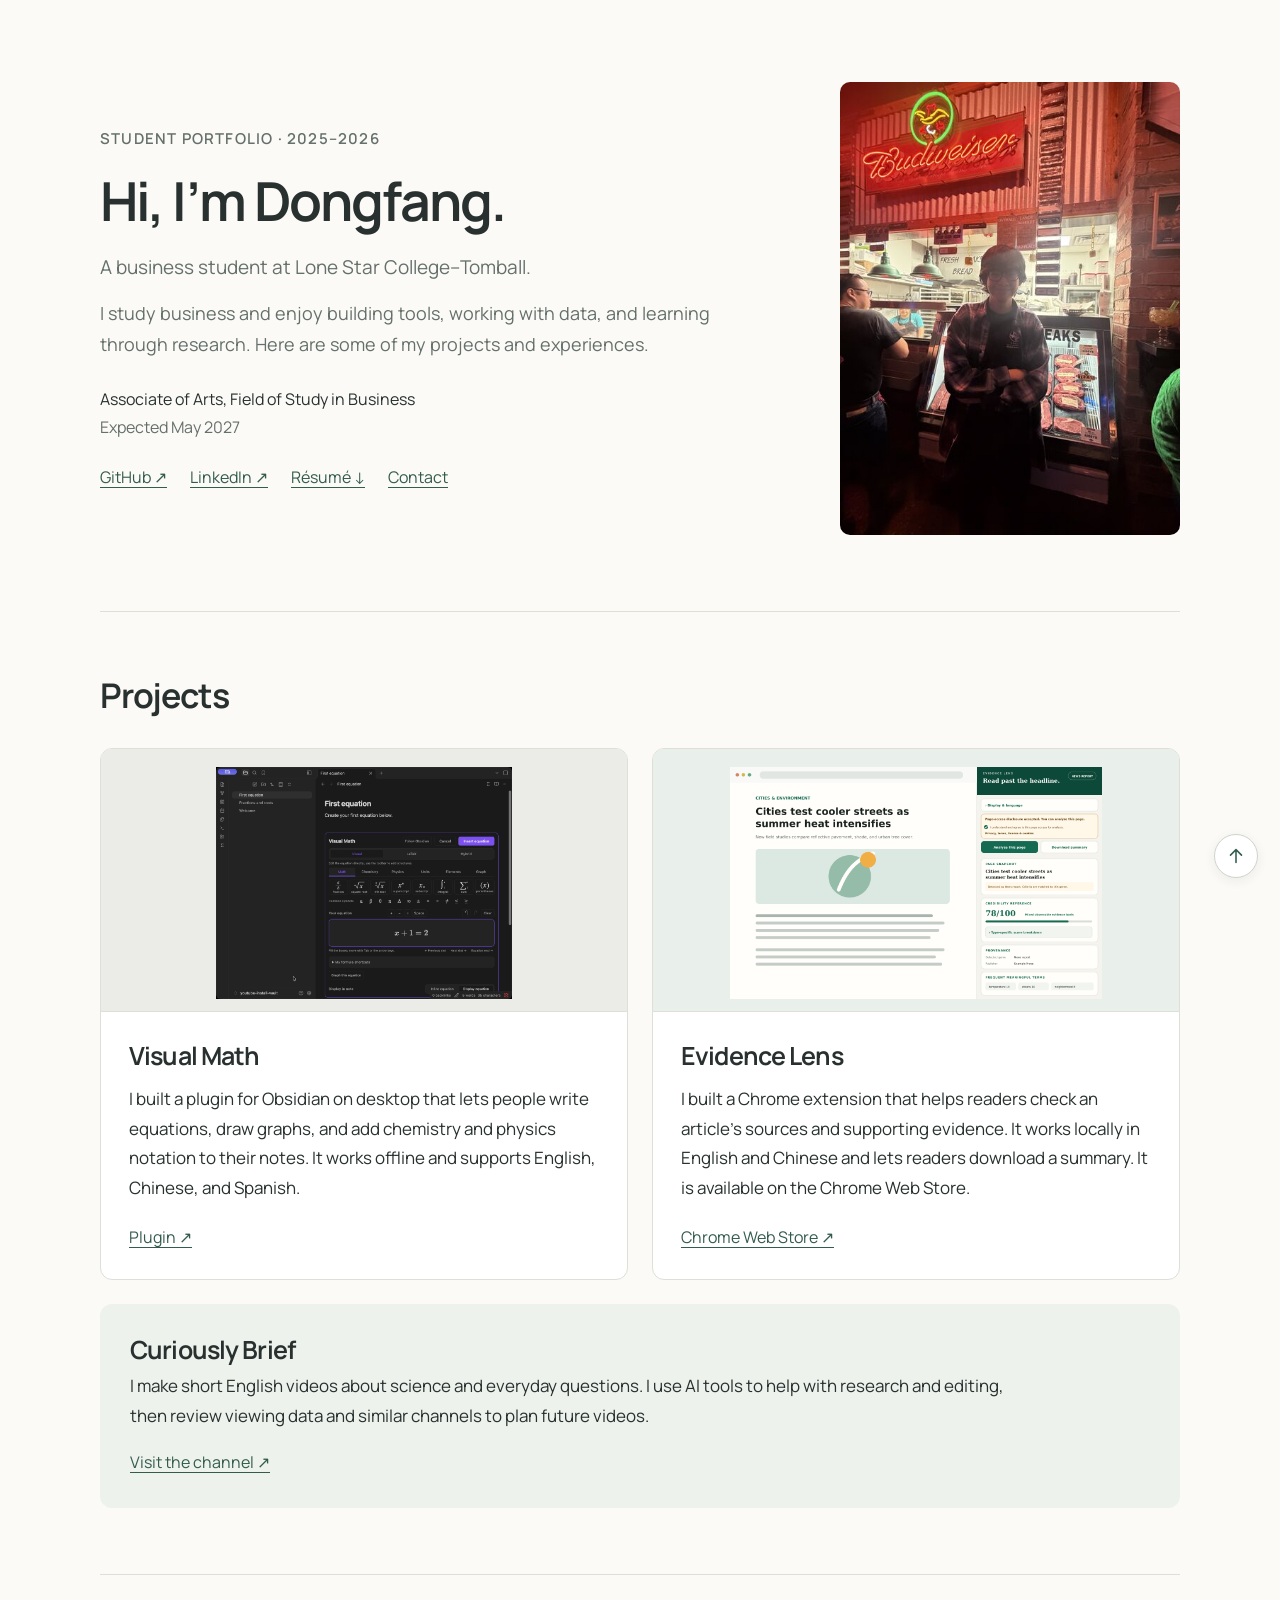
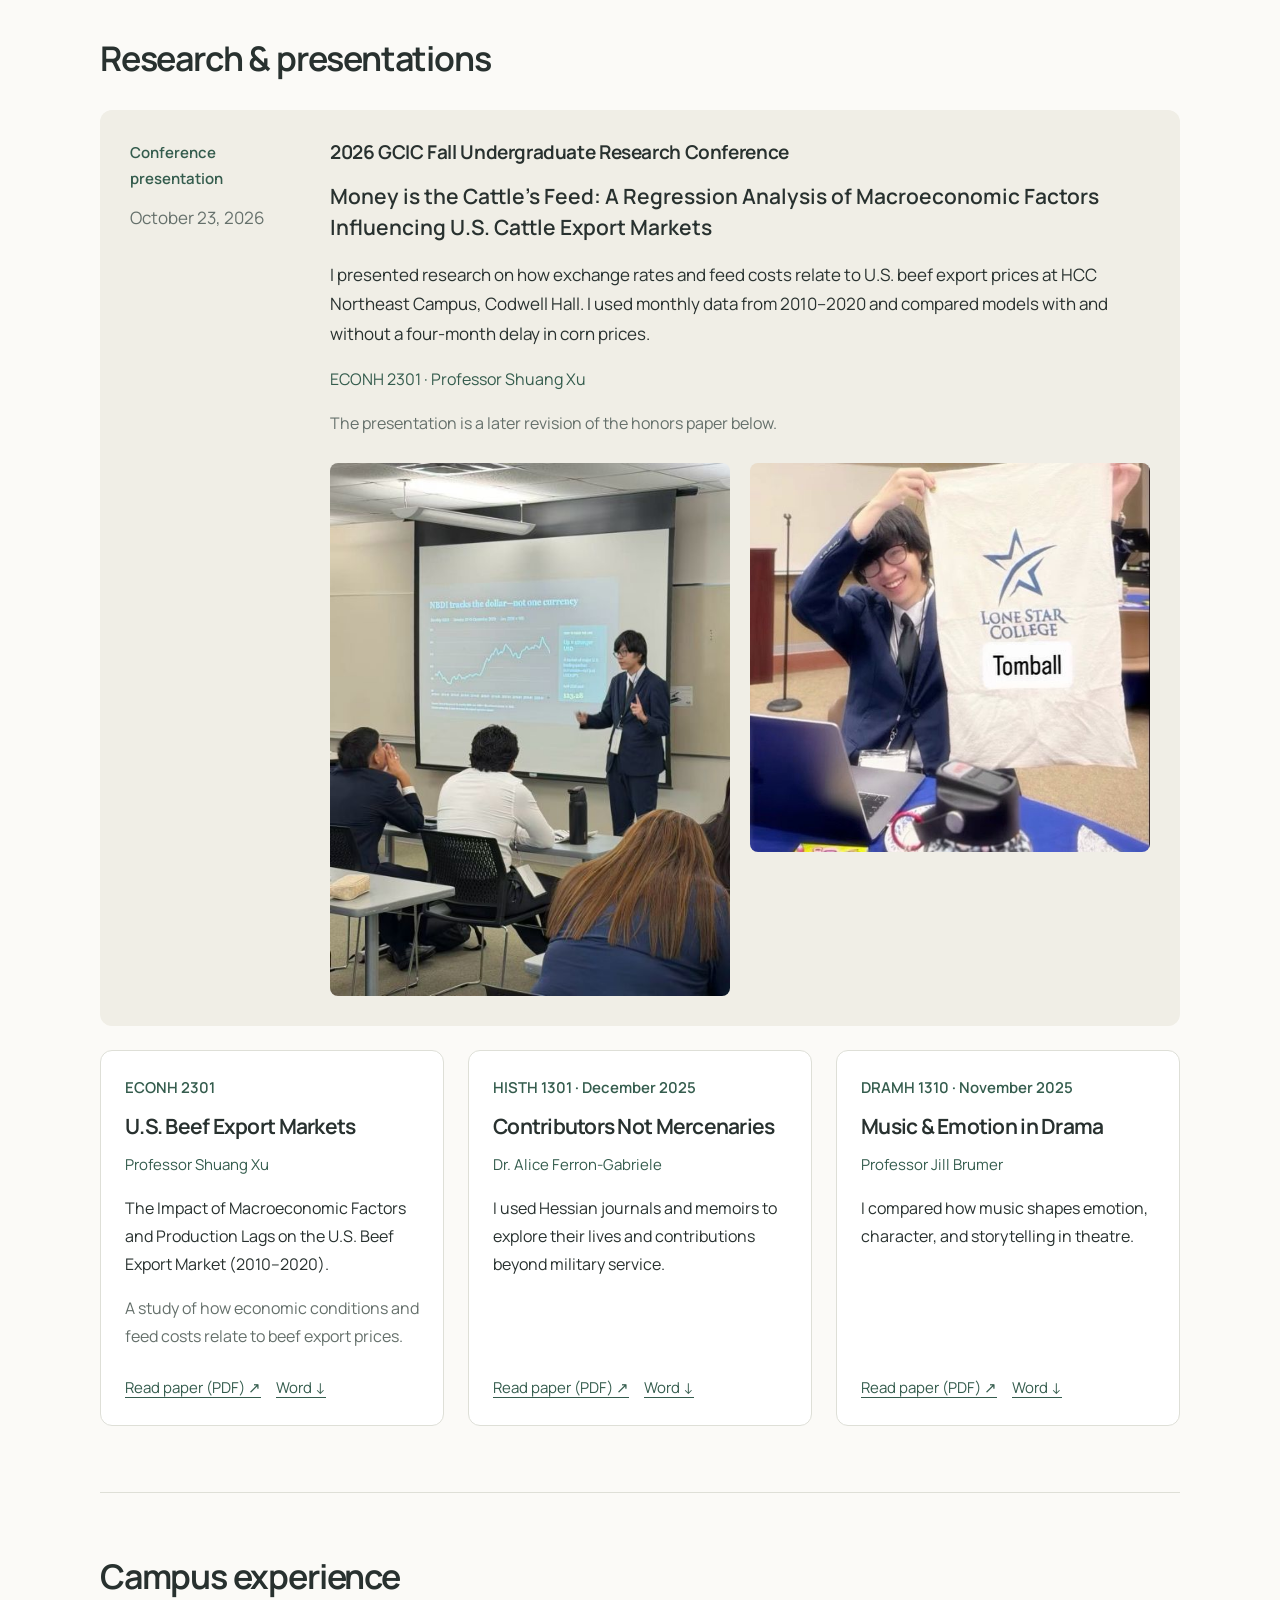
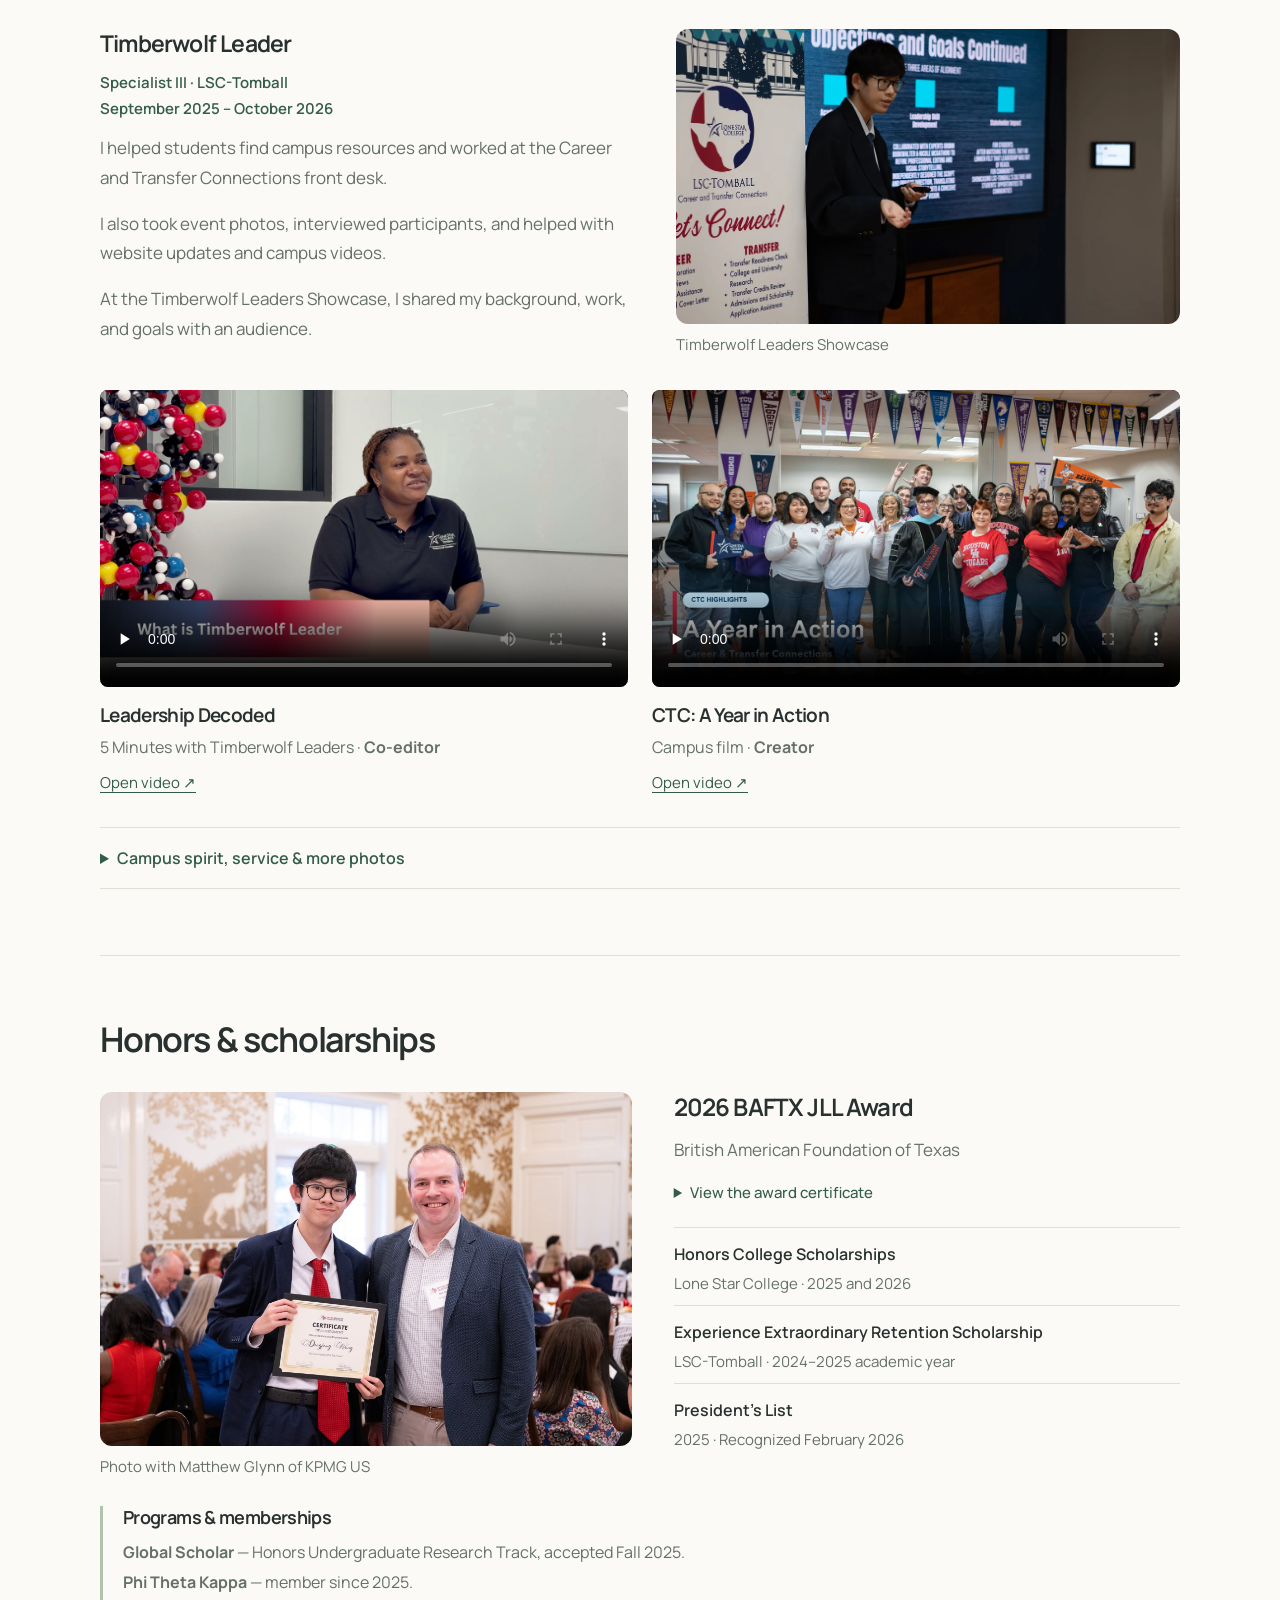
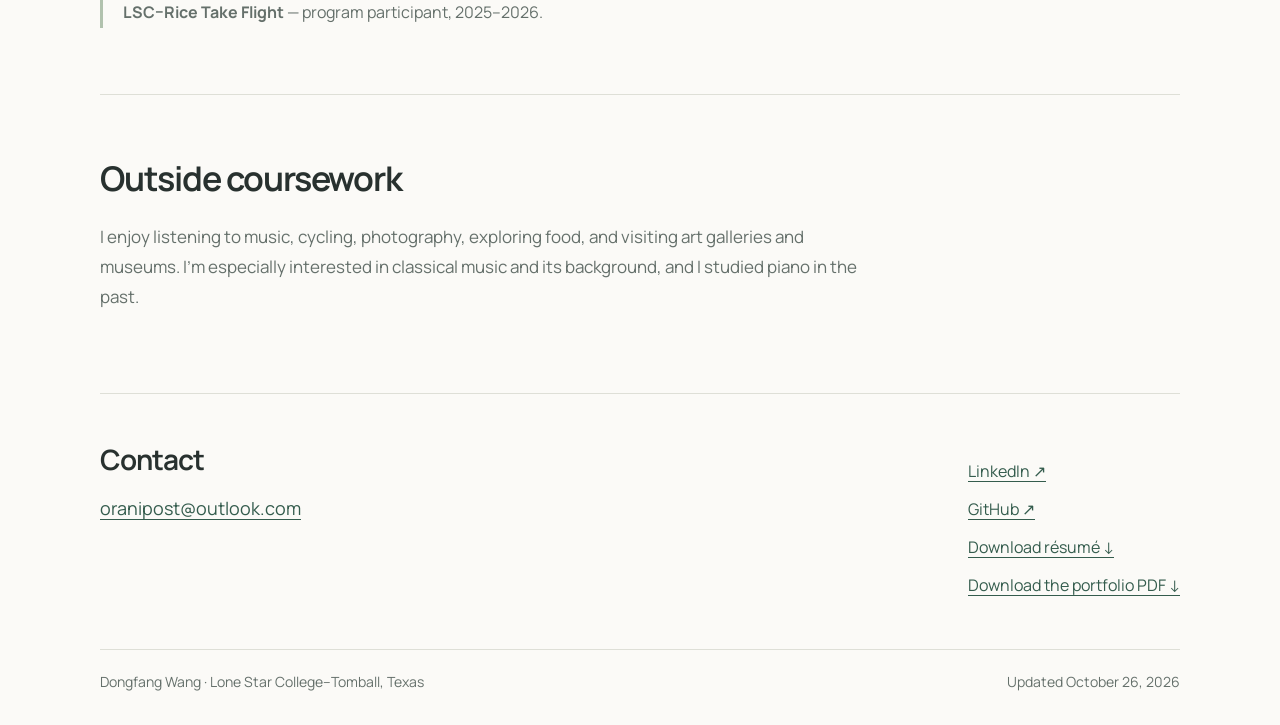
==== index.html @ b141d318 "Remove restaurant demo from portfolio" ====
<!doctype html>
<html lang="en">
<head>
  <meta charset="utf-8">
  <meta name="viewport" content="width=device-width, initial-scale=1">
  <meta name="description" content="Dongfang Wang, a business student at Lone Star College–Tomball. Coursework, software projects, channel analysis, campus experiences, and interests.">
  <meta name="theme-color" content="#fbfaf7">
  <title>Dongfang Wang | Student Portfolio</title>
  <link rel="canonical" href="https://oranipost.github.io/">
  <link rel="icon" href="assets/favicon.svg" type="image/svg+xml">
  <link rel="preload" href="assets/fonts/Manrope-Variable.ttf" as="font" type="font/ttf" crossorigin>
  <link rel="stylesheet" href="student.css?v=2633e7367c">
  <script src="student.js?v=c1df6a4677" defer></script>
</head>
<body id="top">
  <a class="skip-link" href="#main">Skip to content</a>

  <main id="main" class="wrap">
    <section id="about" class="intro" aria-labelledby="intro-title">
      <div class="intro-copy">
        <p class="eyebrow">Student portfolio · 2025–2026</p>
        <h1 id="intro-title">Hi, I’m Dongfang.</h1>
        <p class="intro-lead">A business student at Lone Star College–Tomball.</p>
        <p>I study business and enjoy building tools, working with data, and learning through research. Here are some of my projects and experiences.</p>
        <p class="education">Associate of Arts, Field of Study in Business<br><span>Expected May 2027</span></p>
        <div class="intro-links"><a href="https://github.com/oranipost" target="_blank" rel="noopener noreferrer">GitHub ↗</a><a href="https://www.linkedin.com/in/dongfang-wang-4a9061359" target="_blank" rel="noopener noreferrer">LinkedIn ↗</a><a href="assets/Dongfang_Wang_Resume.pdf" download>Résumé ↓</a><a href="#contact">Contact</a></div>
      </div>
      <figure class="portrait"><img src="assets/portrait-personal.png" width="480" height="640" alt="Dongfang at a restaurant" fetchpriority="high"></figure>
    </section>

    <section id="projects" class="section" aria-labelledby="projects-title">
      <div class="section-heading"><h2 id="projects-title">Projects</h2></div>
      <div class="project-grid">
        <article class="project-card" id="visual-math">
          <figure class="project-image math-image"><img src="assets/projects/visual-math-0.8.2.png" width="2048" height="1600" alt="Visual Math equation editor in Obsidian" loading="lazy"></figure>
          <div class="project-copy"><h3>Visual Math</h3><p>I built a plugin for Obsidian on desktop that lets people write equations, draw graphs, and add chemistry and physics notation to their notes. It works offline and supports English, Chinese, and Spanish.</p><div class="item-links"><a href="https://community.obsidian.md/plugins/visual-math-editor" target="_blank" rel="noopener noreferrer">Plugin ↗</a></div></div>
        </article>
        <article class="project-card" id="evidence-lens">
          <figure class="project-image lens-image"><img src="assets/evidence-lens-store.png" width="1280" height="800" alt="Official Evidence Lens store preview showing analysis of an illustrative example article" loading="lazy"></figure>
          <div class="project-copy"><h3>Evidence Lens</h3><p>I built a Chrome extension that helps readers check an article’s sources and supporting evidence. It works locally in English and Chinese and lets readers download a summary. It is available on the Chrome Web Store.</p><div class="item-links"><a href="https://chromewebstore.google.com/detail/evidence-lens/bdeohpbfdiojcjbmcpgflbolcfgppknd" target="_blank" rel="noopener noreferrer">Chrome Web Store ↗</a></div></div>
        </article>
      </div>
      <article id="analytics" class="analysis-project">
        <div class="analysis-intro"><h3>Curiously Brief</h3><p>I make short English videos about science and everyday questions. I use AI tools to help with research and editing, then review viewing data and similar channels to plan future videos.</p><a href="https://www.youtube.com/channel/UC01cPraeNx1QG8cipkg1O2g" target="_blank" rel="noopener noreferrer">Visit the channel ↗</a></div>
      </article>
    </section>

    <section id="research" class="section" aria-labelledby="research-title">
      <div class="section-heading"><h2 id="research-title">Research &amp; presentations</h2></div>
      <article id="gcic" class="conference">
        <div class="conference-label"><p class="meta">Conference presentation</p><p>October 23, 2026</p></div>
        <div><h3>2026 GCIC Fall Undergraduate Research Conference</h3><p class="presentation-title">Money is the Cattle’s Feed: A Regression Analysis of Macroeconomic Factors Influencing U.S. Cattle Export Markets</p><p>I presented research on how exchange rates and feed costs relate to U.S. beef export prices at HCC Northeast Campus, Codwell Hall. I used monthly data from 2010–2020 and compared models with and without a four-month delay in corn prices.</p><p class="faculty">ECONH 2301 · Professor Shuang Xu</p><p class="small">The presentation is a later revision of the honors paper below.</p><div class="gcic-photos"><figure><a href="assets/gcic-presentation.png" target="_blank" rel="noopener"><img src="assets/gcic-presentation.png" width="480" height="640" alt="Dongfang presenting his economics research at the GCIC conference" loading="lazy"></a></figure><figure><a href="assets/portrait-campus.png" target="_blank" rel="noopener"><img src="assets/portrait-campus.png" width="598" height="582" alt="Dongfang holding the Lone Star College–Tomball banner at GCIC" loading="lazy"></a></figure></div></div>
      </article>
      <div class="paper-grid">
        <article class="paper" id="economics"><p class="meta">ECONH 2301</p><h3>U.S. Beef Export Markets</h3><p class="faculty">Professor Shuang Xu</p><p>The Impact of Macroeconomic Factors and Production Lags on the U.S. Beef Export Market (2010–2020).</p><p class="small">A study of how economic conditions and feed costs relate to beef export prices.</p><div class="item-links"><a href="assets/papers/honors-economics-beef-exports.pdf" target="_blank" rel="noopener">Read paper (PDF) ↗</a><a href="assets/papers/honors-economics-beef-exports.docx" download>Word ↓</a></div></article>
        <article class="paper" id="history"><p class="meta">HISTH 1301 · December 2025</p><h3>Contributors Not Mercenaries</h3><p class="faculty">Dr. Alice Ferron-Gabriele</p><p>I used Hessian journals and memoirs to explore their lives and contributions beyond military service.</p><div class="item-links"><a href="assets/papers/honors-history-hessians.pdf" target="_blank" rel="noopener">Read paper (PDF) ↗</a><a href="assets/papers/honors-history-hessians.docx" download>Word ↓</a></div></article>
        <article class="paper" id="theatre"><p class="meta">DRAMH 1310 · November 2025</p><h3>Music &amp; Emotion in Drama</h3><p class="faculty">Professor Jill Brumer</p><p>I compared how music shapes emotion, character, and storytelling in theatre.</p><div class="item-links"><a href="assets/papers/honors-theatre-music.pdf" target="_blank" rel="noopener">Read paper (PDF) ↗</a><a href="assets/papers/honors-theatre-music.docx" download>Word ↓</a></div></article>
      </div>
    </section>

    <section id="experience" class="section" aria-labelledby="experience-title">
      <div class="section-heading"><h2 id="experience-title">Campus experience</h2></div>
      <div class="experience-feature"><div><h3>Timberwolf Leader</h3><p class="meta">Specialist III · LSC-Tomball<br>September 2025 – October 2026</p><p>I helped students find campus resources and worked at the Career and Transfer Connections front desk.</p><p>I also took event photos, interviewed participants, and helped with website updates and campus videos.</p><p>At the Timberwolf Leaders Showcase, I shared my background, work, and goals with an audience.</p></div><figure><img src="assets/presentation.webp" width="1024" height="683" alt="Dongfang presenting at the Timberwolf Leaders Showcase" loading="lazy"><figcaption>Timberwolf Leaders Showcase</figcaption></figure></div>
      <div class="video-grid" id="videos"><article><video controls playsinline preload="none" poster="assets/videos/leadership-decoded-poster.jpg" aria-label="Leadership Decoded campus video"><source src="assets/videos/leadership-decoded.mp4" type="video/mp4">Your browser does not support embedded video. <a href="assets/videos/leadership-decoded.mp4">Watch Leadership Decoded</a>.</video><h3>Leadership Decoded</h3><p>5 Minutes with Timberwolf Leaders · <strong>Co-editor</strong></p><a href="assets/videos/leadership-decoded.mp4" target="_blank" rel="noopener">Open video ↗</a></article><article><video controls playsinline preload="none" poster="assets/videos/ctc-year-in-action-poster.jpg" aria-label="CTC A Year in Action campus film"><source src="assets/videos/ctc-year-in-action.mp4" type="video/mp4">Your browser does not support embedded video. <a href="assets/videos/ctc-year-in-action.mp4">Watch CTC: A Year in Action</a>.</video><h3>CTC: A Year in Action</h3><p>Campus film · <strong>Creator</strong></p><a href="assets/videos/ctc-year-in-action.mp4" target="_blank" rel="noopener">Open video ↗</a></article></div>
      <details class="campus-details"><summary>Campus spirit, service &amp; more photos</summary><div class="details-body"><p>I volunteered as the campus mascot at the LSC-Magnolia Center grand opening, Tomball Open House, and commencement in 2026. I also volunteered at the Lone Star Performing Center on April 11, 2025.</p><div class="photo-grid"><figure><a href="assets/mascot-community.webp" target="_blank" rel="noopener"><img src="assets/mascot-community.webp" width="600" height="400" alt="Timberwolf alongside fellow mascots at a community event" loading="lazy"></a><figcaption>With fellow mascots</figcaption></figure><figure><a href="assets/mascot-commencement.webp" target="_blank" rel="noopener"><img src="assets/mascot-commencement.webp" width="600" height="400" alt="Timberwolf at commencement" loading="lazy"></a><figcaption>Commencement</figcaption></figure><figure><a href="assets/campus-team.webp" target="_blank" rel="noopener"><img class="team-photo" src="assets/campus-team.webp" width="600" height="400" alt="Dongfang with the campus team" loading="lazy"></a><figcaption>With the campus team</figcaption></figure><figure><a href="assets/mascot-university-park.webp" target="_blank" rel="noopener"><img src="assets/mascot-university-park.webp" width="600" height="400" alt="Timberwolf with the University Park mascot" loading="lazy"></a><figcaption>Meeting the University Park mascot</figcaption></figure><figure><a href="assets/mascot-graduation.webp" target="_blank" rel="noopener"><img src="assets/mascot-graduation.webp" width="600" height="400" alt="Timberwolf in graduation attire" loading="lazy"></a><figcaption>A graduation moment</figcaption></figure><figure><a href="assets/mascot-studio.webp" target="_blank" rel="noopener"><img src="assets/mascot-studio.webp" width="600" height="400" alt="Timberwolf during a campus photo session" loading="lazy"></a><figcaption>Campus photo session</figcaption></figure></div></div></details>
    </section>

    <section id="recognition" class="section" aria-labelledby="recognition-title">
      <div class="section-heading"><h2 id="recognition-title">Honors &amp; scholarships</h2></div>
      <div class="award-feature" id="baftx"><figure><a href="assets/baftx/award-event.jpeg" target="_blank" rel="noopener"><img src="assets/baftx/award-event.jpeg" width="2048" height="1364" alt="Dongfang holding his JLL Award certificate alongside Matthew Glynn of KPMG US" loading="lazy"></a><figcaption>Photo with Matthew Glynn of KPMG US</figcaption></figure><div><h3>2026 BAFTX JLL Award</h3><p>British American Foundation of Texas</p><details class="certificate"><summary>View the award certificate</summary><a href="assets/baftx/jll-certificate.jpeg" target="_blank" rel="noopener"><img src="assets/baftx/jll-certificate.jpeg" width="800" height="1422" alt="Certificate presented to Dongfang Wang for winning the 2026 JLL Award" loading="lazy"></a></details><ul class="award-list"><li><strong>Honors College Scholarships</strong><span>Lone Star College · 2025 and 2026</span></li><li><strong>Experience Extraordinary Retention Scholarship</strong><span>LSC-Tomball · 2024–2025 academic year</span></li><li><strong>President’s List</strong><span>2025 · Recognized February 2026</span></li></ul></div></div>
      <div class="programs"><h3>Programs &amp; memberships</h3><p><strong>Global Scholar</strong> — Honors Undergraduate Research Track, accepted Fall 2025.<br><strong>Phi Theta Kappa</strong> — member since 2025.<br><strong>LSC–Rice Take Flight</strong> — program participant, 2025–2026.</p></div>
    </section>

    <section id="interests" class="section personal-section" aria-labelledby="interests-title">
      <div><h2 id="interests-title">Outside coursework</h2><p>I enjoy listening to music, cycling, photography, exploring food, and visiting art galleries and museums. I’m especially interested in classical music and its background, and I studied piano in the past.</p></div>
    </section>

    <section id="contact" class="contact-section" aria-labelledby="contact-title"><div><h2 id="contact-title">Contact</h2><a class="email-link" href="mailto:oranipost@outlook.com">oranipost@outlook.com</a></div><div class="contact-links"><a href="https://www.linkedin.com/in/dongfang-wang-4a9061359" target="_blank" rel="noopener noreferrer">LinkedIn ↗</a><a href="https://github.com/oranipost" target="_blank" rel="noopener noreferrer">GitHub ↗</a><a href="assets/Dongfang_Wang_Resume.pdf" download>Download résumé ↓</a><a href="assets/Dongfang_Wang_Portfolio.pdf?v=d6111b2e75" download>Download the portfolio PDF ↓</a></div></section>
  </main>
  <footer class="wrap site-footer"><p>Dongfang Wang · Lone Star College–Tomball, Texas</p><p>Updated October 26, 2026</p></footer>
  <a class="back-to-top" href="#top" aria-label="Back to top" title="Back to top"><svg viewBox="0 0 24 24" width="22" height="22" fill="none" stroke="currentColor" stroke-width="1.7" stroke-linecap="round" stroke-linejoin="round" aria-hidden="true"><path d="M12 19V5m-6 6 6-6 6 6"/></svg></a>
</body>
</html>
---- student.css ----
@font-face{font-family:Manrope;src:url('assets/fonts/Manrope-Variable.ttf') format('truetype');font-weight:200 800;font-style:normal;font-display:swap}
:root{--paper:#fbfaf7;--surface:#fff;--ink:#28312f;--muted:#65706b;--accent:#345c4d;--soft:#edf2ed;--line:#dedfd7;--radius:12px;font-family:Manrope,Arial,sans-serif;color:var(--ink);background:var(--paper);font-synthesis:none;scroll-behavior:smooth;scroll-padding-top:24px}
*{box-sizing:border-box}body{margin:0;font-size:18px;line-height:1.75}img{max-width:100%;height:auto;display:block}figure{margin:0}figcaption{font-size:15px;color:var(--muted);line-height:1.5;margin-top:10px}a{color:var(--accent);text-underline-offset:4px;text-decoration-thickness:1px}a:hover{text-decoration-thickness:2px}button{font:inherit}a,button,summary{-webkit-tap-highlight-color:transparent}a:focus-visible,button:focus-visible,summary:focus-visible{outline:3px solid #8eac87;outline-offset:5px;border-radius:3px}h1,h2,h3,p{margin-top:0}h1,h2,h3{font-weight:650;line-height:1.28;letter-spacing:-.035em}h1{font-size:clamp(36px,4.2vw,54px);margin-bottom:16px}h2{font-size:clamp(27px,3vw,34px);margin-bottom:0}h3{font-size:23px;margin-bottom:12px}p{margin-bottom:16px}ul{padding-left:20px;margin-top:0}li{margin-bottom:7px}i{font-style:italic}.wrap{width:min(1080px,calc(100% - 72px));margin-inline:auto}.small{font-size:16px;color:var(--muted);line-height:1.75}.meta{font-size:15px;color:var(--accent);line-height:1.7;font-weight:600;margin-bottom:12px}.eyebrow{font-size:15px;letter-spacing:.08em;text-transform:uppercase;color:var(--muted);font-weight:600;margin-bottom:14px}.faculty{font-size:16px;color:var(--accent);margin-bottom:16px}.skip-link{position:fixed;left:15px;top:-80px;z-index:100;padding:10px 16px;background:#fff}.skip-link:focus{top:12px}
.intro{display:grid;grid-template-columns:minmax(0,1fr) 235px;gap:90px;align-items:center;padding:82px 0 76px}.intro-copy>p:not(.eyebrow){max-width:650px}.intro-lead{font-size:19px;color:var(--accent);line-height:1.6}.intro-copy>p{color:var(--muted)}.intro-copy .education{font-size:16px;color:var(--ink);margin-top:24px}.education span{color:var(--muted)}.intro-links{display:flex;gap:23px;flex-wrap:wrap;font-size:16px;margin-top:22px}.portrait img{width:235px;height:264px;object-fit:cover;object-position:50% 34%;border-radius:10px}.portrait figcaption{max-width:210px}.section{border-top:1px solid var(--line);padding:62px 0 66px}.section-heading{display:flex;align-items:flex-end;justify-content:space-between;gap:38px;margin-bottom:30px}.section-heading>p{font-size:17px;color:var(--muted);max-width:270px;margin:0 0 3px}.project-grid{display:grid;grid-template-columns:1fr 1fr;gap:24px}.project-card{border:1px solid var(--line);border-radius:var(--radius);overflow:hidden;background:var(--surface)}.project-image{background:#eff0eb;padding:18px 18px 12px;border-bottom:1px solid var(--line)}.project-image img{height:232px;width:100%;object-fit:contain;border-radius:3px}.project-image figcaption{font-size:14px}.math-image{background:#ebece7}.lens-image{background:#e9efeb}.project-copy{padding:28px}.project-copy h3{font-size:25px}.project-copy>p{font-size:17px}.project-copy>p.small{font-size:16px}.item-links{display:flex;flex-wrap:wrap;gap:19px;font-size:16px;margin-top:22px}.analysis-project{margin-top:24px;background:var(--soft);border-radius:var(--radius);padding:30px;display:grid;grid-template-columns:1fr 1.1fr;gap:42px}.analysis-project h3{margin-bottom:5px;font-size:25px}.analysis-subtitle{font-size:17px;font-weight:600;color:var(--accent);margin-bottom:16px}.analysis-intro>p:not(.meta):not(.analysis-subtitle){font-size:17px}.analysis-intro>a{font-size:16px}.analysis-details ul{font-size:16px;padding-left:17px}.analysis-details li{margin-bottom:11px}.project-counts{display:grid;grid-template-columns:repeat(3,1fr);gap:15px;margin:0 0 22px}.project-counts dt{font-size:27px;line-height:1.2;color:var(--accent);font-weight:600}.project-counts dd{font-size:14px;line-height:1.5;margin:7px 0 0;color:var(--muted)}.earlier-project{font-size:16px;color:var(--muted);margin:25px 0 0;padding-inline:2px}.earlier-project strong{color:var(--ink)}.conference{display:grid;grid-template-columns:170px 1fr;gap:30px;background:#f0eee6;border-radius:var(--radius);padding:30px;margin-bottom:24px}.conference-label>p:last-child{font-size:16px;color:var(--muted)}.conference h3{font-size:19px;letter-spacing:-.02em;margin-bottom:16px}.presentation-title{font-size:21px;line-height:1.5;font-weight:600;color:var(--ink)}.conference p:not(.presentation-title):not(.faculty):not(.small):not(.meta){font-size:17px}.conference .small{margin-bottom:0}.paper-grid{display:grid;grid-template-columns:repeat(3,1fr);gap:24px}.paper{padding:24px;border:1px solid var(--line);border-radius:var(--radius);background:var(--surface);display:flex;flex-direction:column;align-items:flex-start}.paper h3{font-size:21px}.paper>p:not(.meta):not(.faculty):not(.small){font-size:16px}.paper .item-links{margin-top:auto;padding-top:9px;font-size:15px;gap:15px}.paper .faculty{font-size:15px}.experience-feature{display:grid;grid-template-columns:1.05fr 1fr;gap:46px;align-items:start}.experience-feature>div>p:not(.meta){font-size:17px;color:var(--muted)}.experience-feature figure>img{width:100%;height:295px;object-fit:cover;border-radius:var(--radius)}.video-grid{margin-top:30px;display:grid;grid-template-columns:1fr 1fr;gap:24px}.video-grid video{width:100%;aspect-ratio:16/9;border-radius:8px;background:#222;display:block;object-fit:contain}.video-grid h3{font-size:19px;margin:16px 0 6px}.video-grid p{font-size:16px;color:var(--muted);margin-bottom:5px}.video-grid a{font-size:15px}.campus-details{margin-top:30px;border-top:1px solid var(--line);border-bottom:1px solid var(--line)}summary{cursor:pointer;font-size:16px;font-weight:600;color:var(--accent);padding:16px 0}summary::marker{color:var(--accent)}.details-body{padding:0 0 24px}.details-body>p{font-size:17px;color:var(--muted);max-width:800px}.photo-grid{display:grid;grid-template-columns:repeat(3,1fr);gap:22px}.photo-grid img{height:165px;object-fit:cover;width:100%;border-radius:6px}.photo-grid img.team-photo{object-position:right center}.photo-grid figcaption{font-size:14px}.award-feature{display:grid;grid-template-columns:1.05fr 1fr;gap:42px;align-items:start}.award-feature>figure img{border-radius:var(--radius);width:100%}.award-feature h3{font-size:24px}.award-feature>div>p:not(.meta){font-size:17px;color:var(--muted)}.certificate summary{padding:0 0 10px;font-weight:500;font-size:15px}.certificate img{width:auto;max-height:400px;border-radius:6px;margin-bottom:20px}.award-list{list-style:none;padding:0;margin:10px 0 0}.award-list li{border-top:1px solid var(--line);padding:12px 0 8px;margin:0}.award-list strong{display:block;font-size:16px;font-weight:600}.award-list span{display:block;font-size:15px;color:var(--muted);margin-top:3px}.programs{margin-top:28px;border-left:3px solid #b1c2ae;padding-left:20px}.programs h3{font-size:18px;margin-bottom:7px}.programs p{font-size:16px;color:var(--muted);line-height:1.9;margin:0}.personal-section{display:grid;grid-template-columns:1.1fr 1fr;gap:65px}.personal-section h2{margin-bottom:22px}.personal-section>div>p{font-size:17px;color:var(--muted)}.personal-section h3{font-size:18px;margin-bottom:22px}.interest-list,.skill-list{list-style:none;padding:0;display:flex;flex-wrap:wrap;gap:8px;margin-bottom:0}.interest-list li,.skill-list li{font-size:15px;border:1px solid var(--line);border-radius:5px;padding:5px 9px;margin:0}.credential{margin-top:18px}.credential summary{font-weight:500;font-size:15px;padding:5px 0}.credential p{font-size:15px;color:var(--muted);margin-top:12px}.credential .small{font-size:14px}.contact-section{border-top:1px solid var(--line);padding:48px 0 50px;display:flex;justify-content:space-between;gap:50px}.contact-section h2{font-size:28px;margin-bottom:15px}.contact-section p:not(.eyebrow){font-size:16px;color:var(--muted)}.email-link{font-size:18px}.contact-links{display:flex;flex-direction:column;gap:10px;font-size:16px;padding-top:15px}.site-footer{border-top:1px solid var(--line);display:flex;justify-content:space-between;gap:24px;padding-block:20px 30px;color:var(--muted);font-size:14px}.site-footer p{margin:0}.back-to-top{position:fixed;right:22px;bottom:22px;z-index:15;width:44px;height:44px;display:flex;align-items:center;justify-content:center;border:1px solid #ccd4ca;border-radius:50%;background:#fff;color:var(--accent);box-shadow:0 3px 12px #28312f12;text-decoration:none}.back-to-top:hover{background:var(--soft)}

@media(max-width:1000px){.wrap{width:calc(100% - 56px)}.intro{gap:45px;padding-top:65px}.paper-grid{gap:15px}.paper{padding:20px}.analysis-project{gap:28px;padding:25px}.experience-feature{gap:28px}.personal-section{gap:38px}}
@media(max-width:800px){:root{scroll-padding-top:24px}.intro{grid-template-columns:1fr 185px;gap:35px;padding-block:55px}.portrait img{width:185px;height:225px}.intro-lead{font-size:19px}.intro-copy>p:not(.intro-lead):not(.eyebrow){font-size:17px}.intro-links{gap:16px}.section{padding-block:48px}.section-heading{align-items:flex-start;flex-direction:column;gap:12px;margin-bottom:26px}.section-heading>p{max-width:none}.project-grid{gap:18px}.project-copy{padding:21px}.project-image{padding:12px}.project-image img{height:190px}.analysis-project{grid-template-columns:1fr;gap:24px}.analysis-details{border-top:1px solid #d6ded3;padding-top:23px}.analysis-details ul{font-size:17px}.project-counts{max-width:460px}.project-counts dd{font-size:15px}.conference{grid-template-columns:1fr;gap:15px;padding:24px}.conference-label{display:flex;gap:16px;flex-wrap:wrap}.conference-label p{margin:0}.paper-grid{grid-template-columns:1fr}.paper{padding:24px}.paper .item-links{margin-top:5px;padding-top:4px;font-size:16px}.paper>p:not(.meta):not(.faculty):not(.small){font-size:17px}.experience-feature,.award-feature{grid-template-columns:1fr 1fr;gap:24px}.experience-feature figure>img{height:240px}.award-list strong{font-size:15px}.personal-section{gap:30px}}
@media(max-width:560px){.wrap{width:calc(100% - 40px)}body{font-size:17px}.intro{display:flex;flex-direction:column-reverse;align-items:flex-start;gap:24px;padding:35px 0 40px}.portrait{display:flex;gap:16px;align-items:center}.portrait img{width:85px;height:96px;border-radius:7px}.portrait figcaption{font-size:14px;max-width:145px;margin:0}.intro h1{font-size:36px}.intro .eyebrow{font-size:14px;margin-bottom:12px}.intro-lead{font-size:19px}.intro-copy .education{margin-top:20px}.intro-links{gap:21px;font-size:16px}.section{padding:38px 0 42px}.section-heading .eyebrow{font-size:14px}.section-heading h2{font-size:27px}.section-heading>p{font-size:16px}.project-grid{grid-template-columns:1fr;gap:22px}.project-image img{height:205px}.project-image figcaption{font-size:14px}.project-copy{padding:23px}.project-copy>p{font-size:17px}.analysis-project{padding:23px;gap:23px}.project-counts{gap:12px}.project-counts dt{font-size:25px}.project-counts dd{font-size:14px}.analysis-subtitle{font-size:17px}.analysis-details ul{font-size:16px}.presentation-title{font-size:18px}.conference h3{font-size:18px}.conference{padding:22px}.conference-label{gap:6px 14px}.conference-label .meta{font-size:14px}.experience-feature,.award-feature{grid-template-columns:1fr;gap:22px}.experience-feature figure>img{height:auto}.video-grid{grid-template-columns:1fr;gap:26px}.photo-grid{grid-template-columns:1fr 1fr;gap:18px 12px}.photo-grid img{height:135px}.award-feature>figure{order:0}.award-feature>div{order:1}.award-list strong{font-size:16px}.personal-section{grid-template-columns:1fr;gap:30px}.personal-section>div>p{font-size:17px}.contact-section{flex-direction:column;gap:22px;padding:37px 0}.contact-section h2{font-size:26px}.contact-links{padding-top:0;gap:11px}.site-footer{flex-direction:column;gap:5px;padding-right:55px}.back-to-top{right:16px;bottom:16px;width:41px;height:41px}}
@media(prefers-reduced-motion:reduce){:root{scroll-behavior:auto}}

/* Short descriptions and a readable type size on every screen. */
.analysis-project{align-items:center}
.analysis-project .project-counts{margin:0;gap:22px}
.analysis-project .project-counts dd{font-size:15px}
.project-copy .item-links{margin-top:20px}
@media(max-width:800px){.project-grid{grid-template-columns:1fr}.analysis-project .project-counts{padding-top:22px;border-top:1px solid #d6ded3}}
@media(max-width:560px){body{font-size:17px}.intro-copy>p:not(.intro-lead):not(.eyebrow){font-size:17px}.project-copy>p{font-size:17px}.project-counts{gap:14px}.analysis-project .project-counts dd{font-size:14px}.portrait{gap:0}.site-footer{font-size:14px}}

/* Display the full personal photo without cropping. */
.portrait img{width:235px;height:auto;object-fit:contain;object-position:center}
@media(max-width:800px){.portrait img{width:185px;height:auto}}
@media(max-width:560px){.portrait img{width:150px;height:auto}}

/* Give the personal photo more presence beside the introduction. */
.intro{grid-template-columns:minmax(0,1fr) 340px;gap:64px}
.portrait img{width:340px;height:auto}
@media(max-width:1000px){.intro{grid-template-columns:minmax(0,1fr) 285px;gap:36px}.portrait img{width:285px}}
@media(max-width:800px){.intro{grid-template-columns:minmax(0,1fr) 240px;gap:28px}.portrait img{width:240px}}
@media(max-width:560px){.portrait{width:min(100%,280px)}.portrait img{width:100%;height:auto}.intro{gap:28px}}

.experience-feature figure>img.campus-portrait{height:auto;max-height:490px;object-fit:contain}

.gcic-photos{display:grid;grid-template-columns:1fr 1fr;align-items:start;gap:20px;margin-top:26px}
.gcic-photos a{display:block}
.gcic-photos img{width:100%;height:auto;border-radius:8px}
@media(max-width:560px){.gcic-photos{grid-template-columns:1fr;gap:18px}}

.personal-section{grid-template-columns:1fr}.personal-section>div{max-width:760px}

.analysis-project{grid-template-columns:1fr}.analysis-intro{max-width:900px}
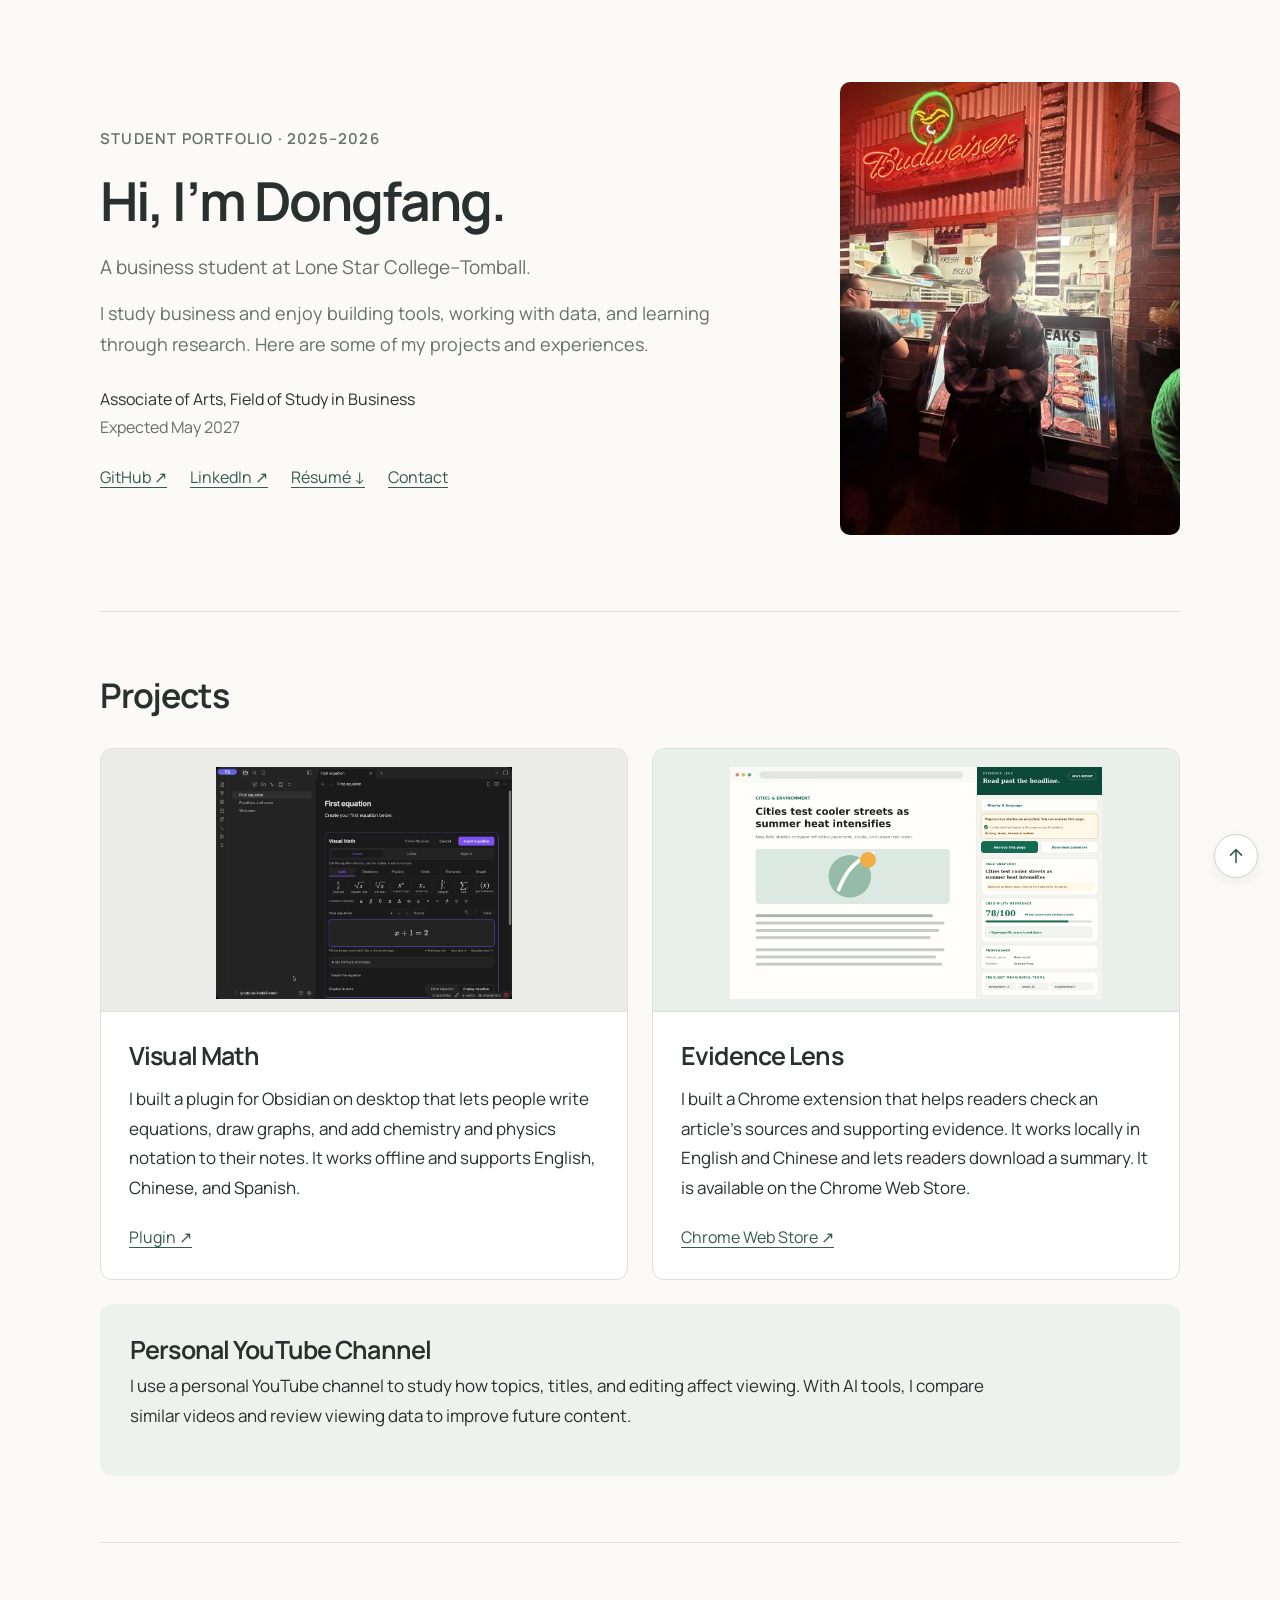
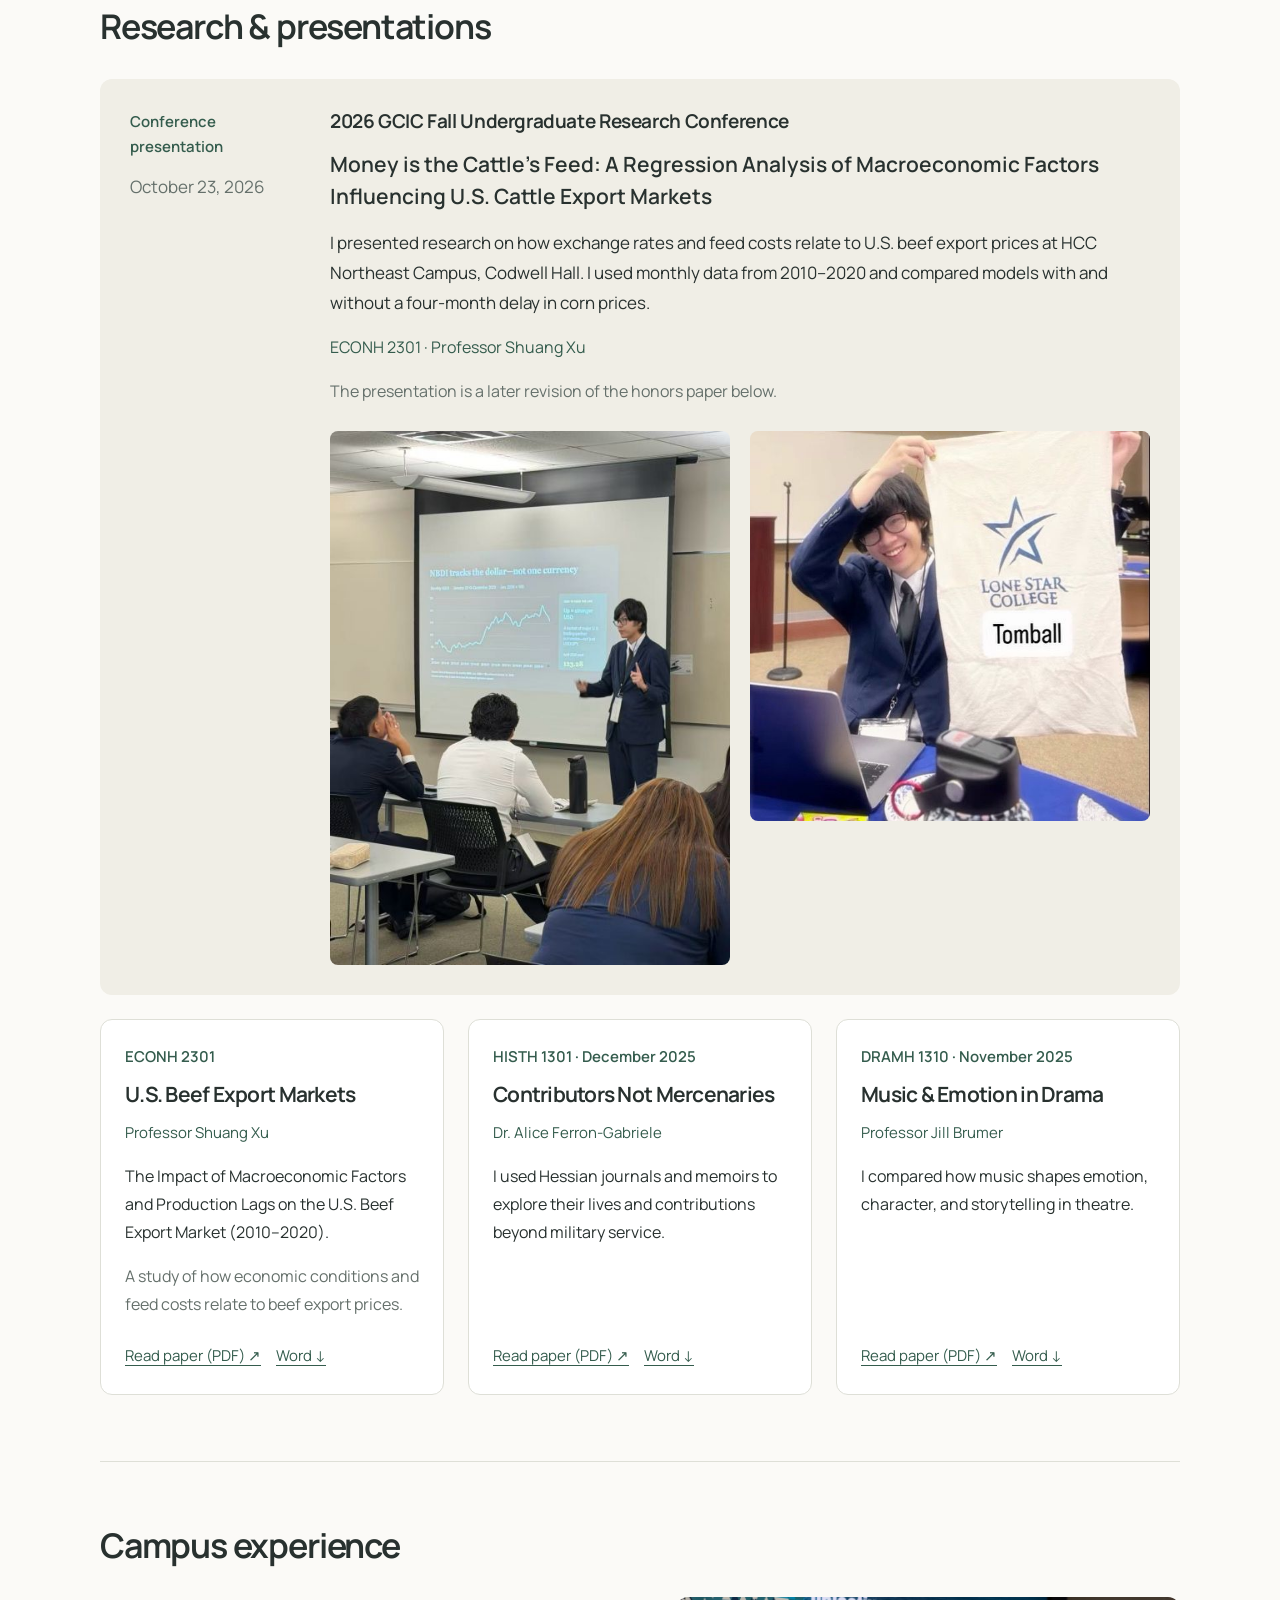
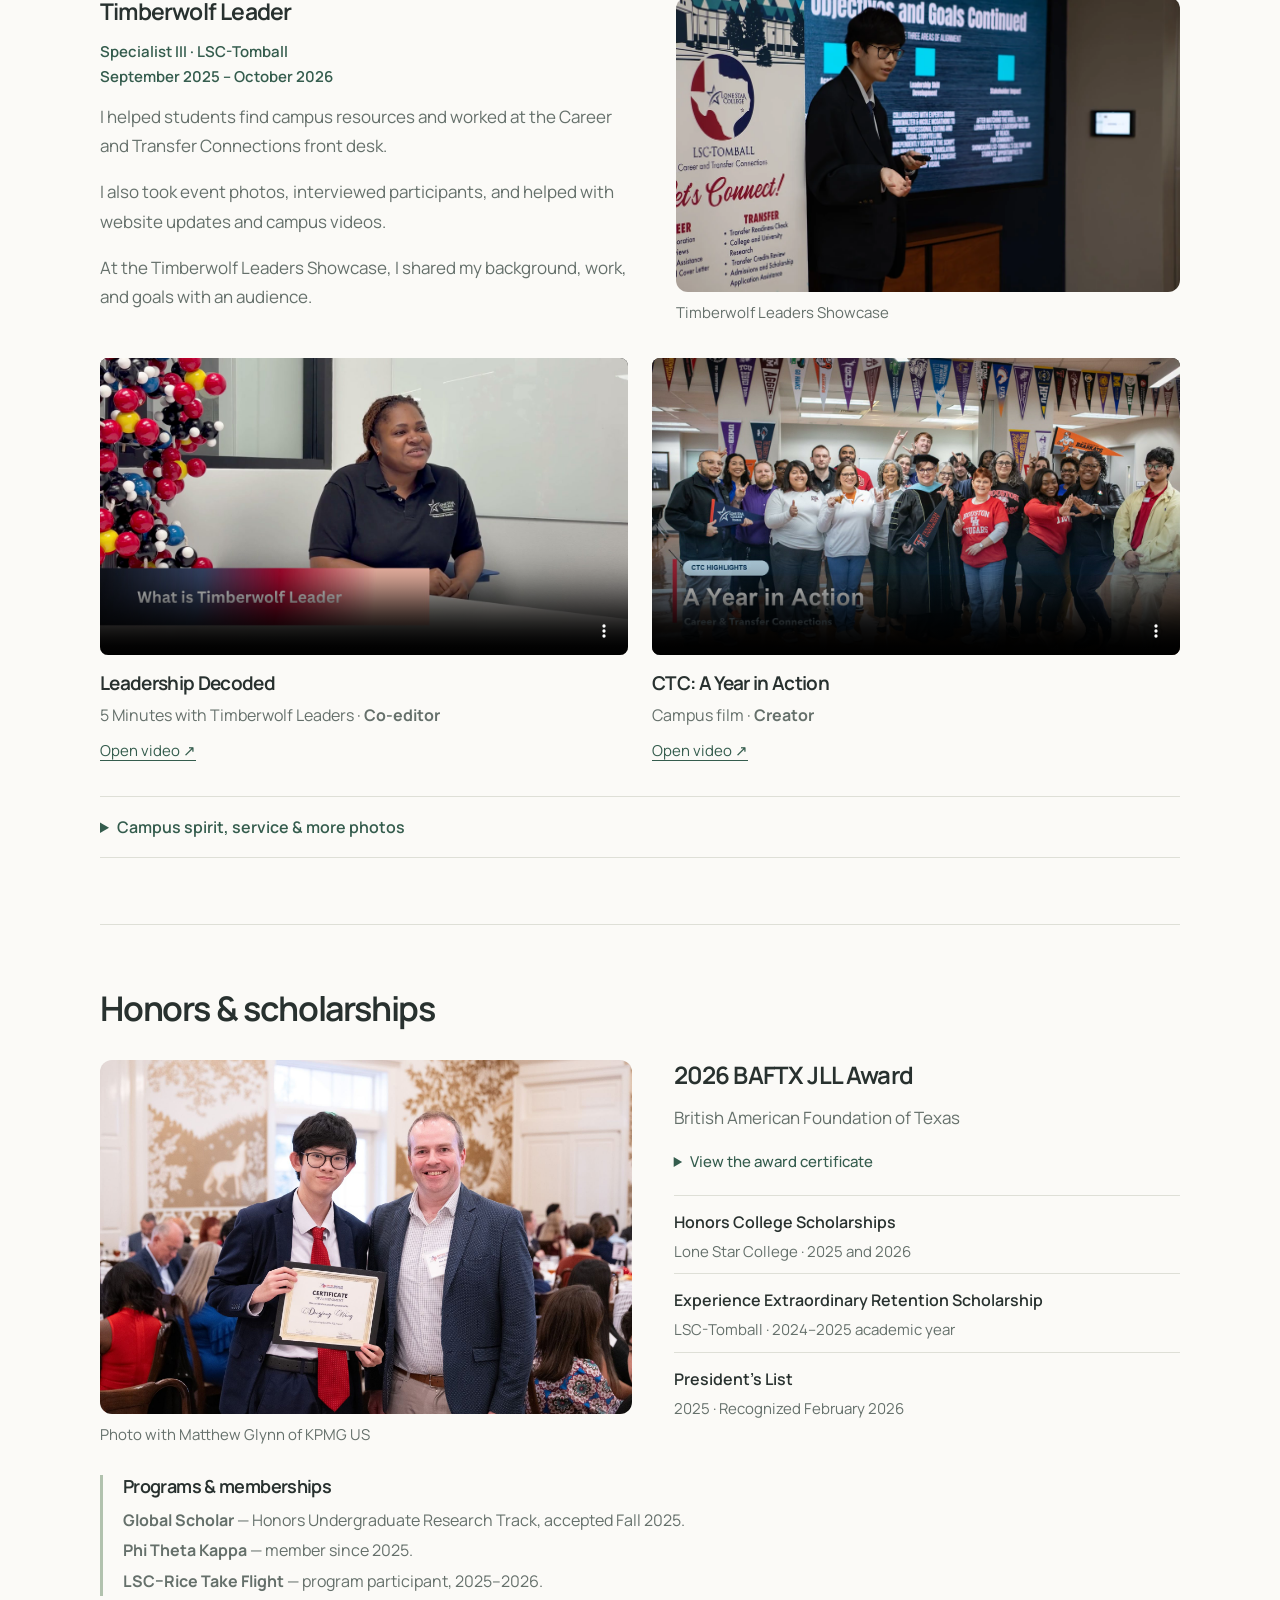
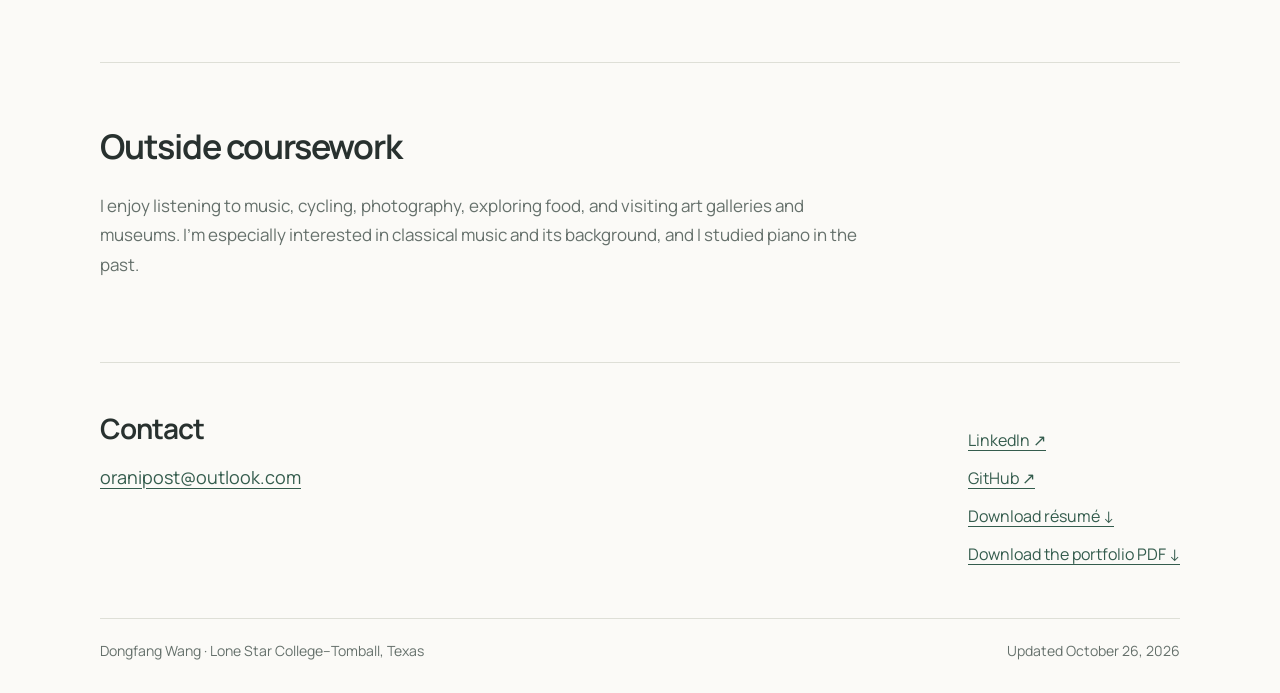
==== commit 6daa06f6: "Anonymize personal YouTube research project" ====
--- a/index.html
+++ b/index.html
@@ -41,7 +41,7 @@
         </article>
       </div>
       <article id="analytics" class="analysis-project">
-        <div class="analysis-intro"><h3>Curiously Brief</h3><p>I make short English videos about science and everyday questions. I use AI tools to help with research and editing, then review viewing data and similar channels to plan future videos.</p><a href="https://www.youtube.com/channel/UC01cPraeNx1QG8cipkg1O2g" target="_blank" rel="noopener noreferrer">Visit the channel ↗</a></div>
+        <div class="analysis-intro"><h3>Personal YouTube Channel</h3><p>I use a personal YouTube channel to study how topics, titles, and editing affect viewing. With AI tools, I compare similar videos and review viewing data to improve future content.</p></div>
       </article>
     </section>
 
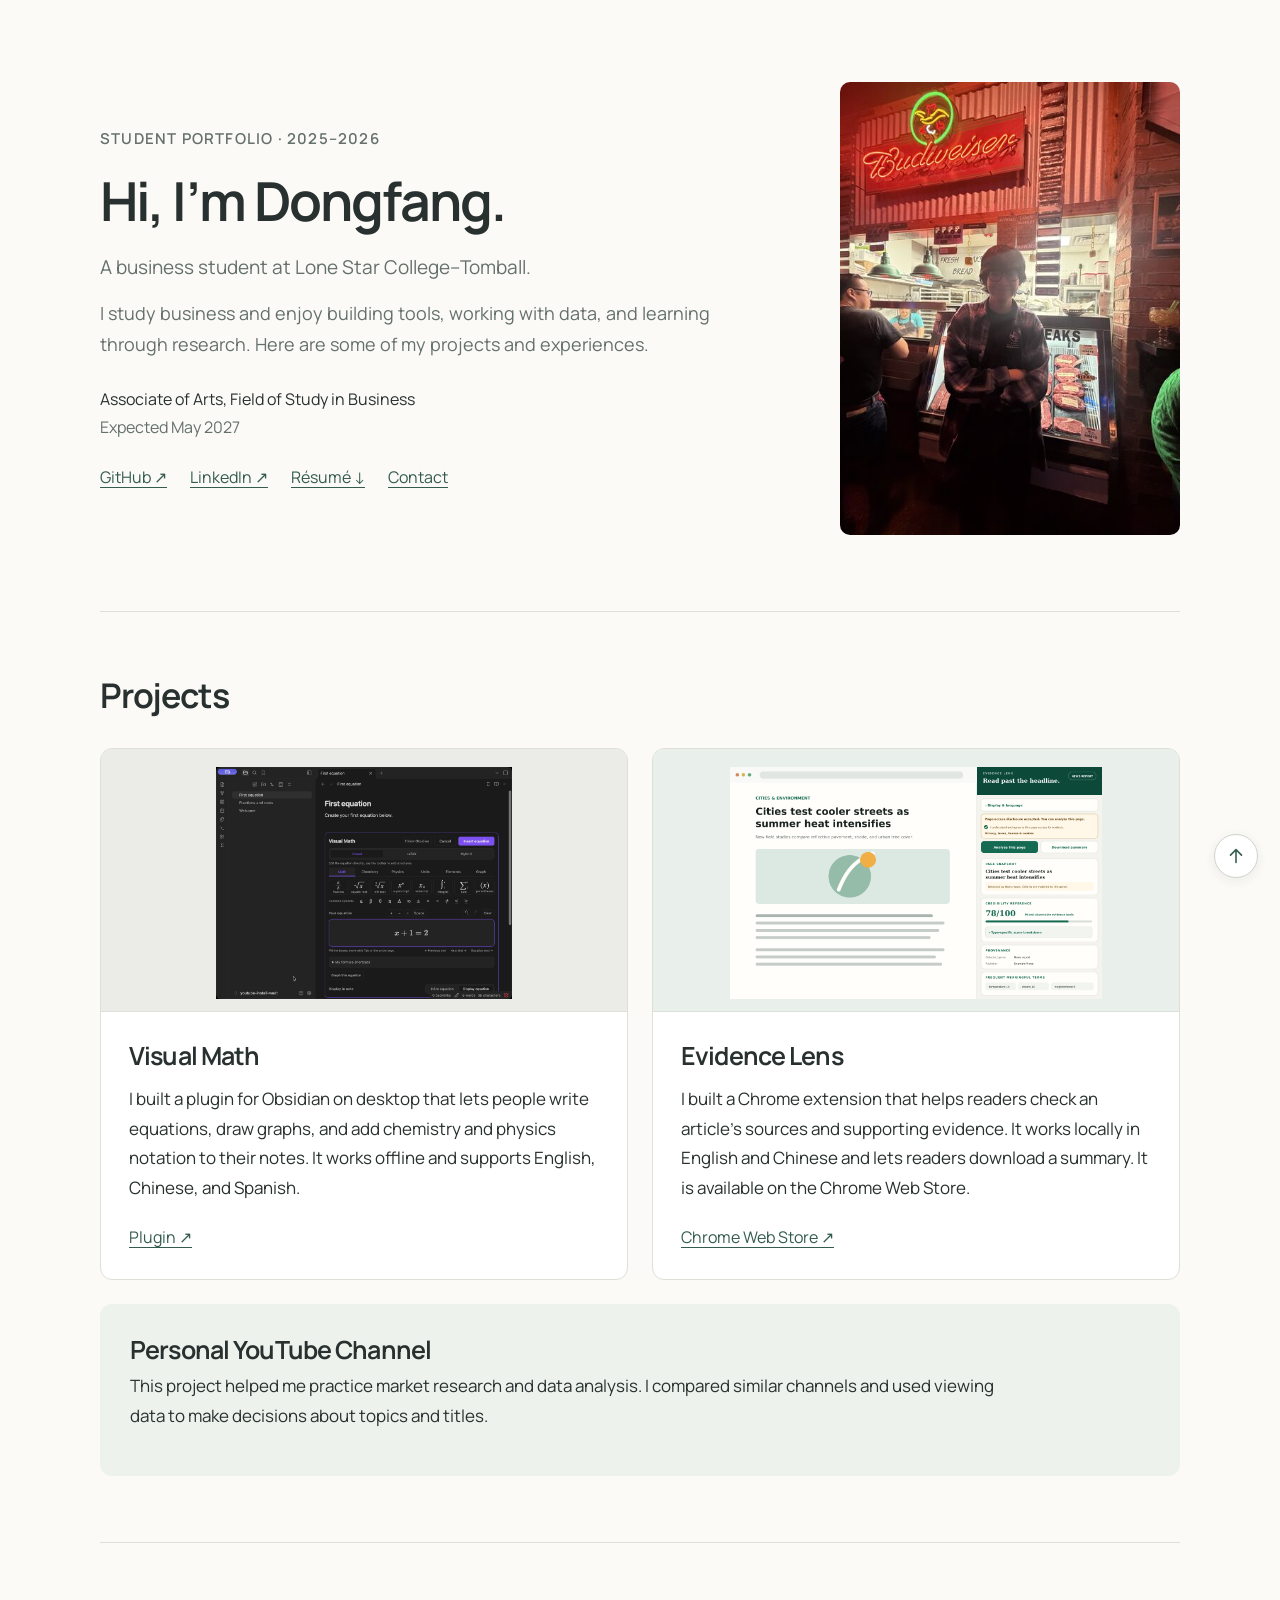
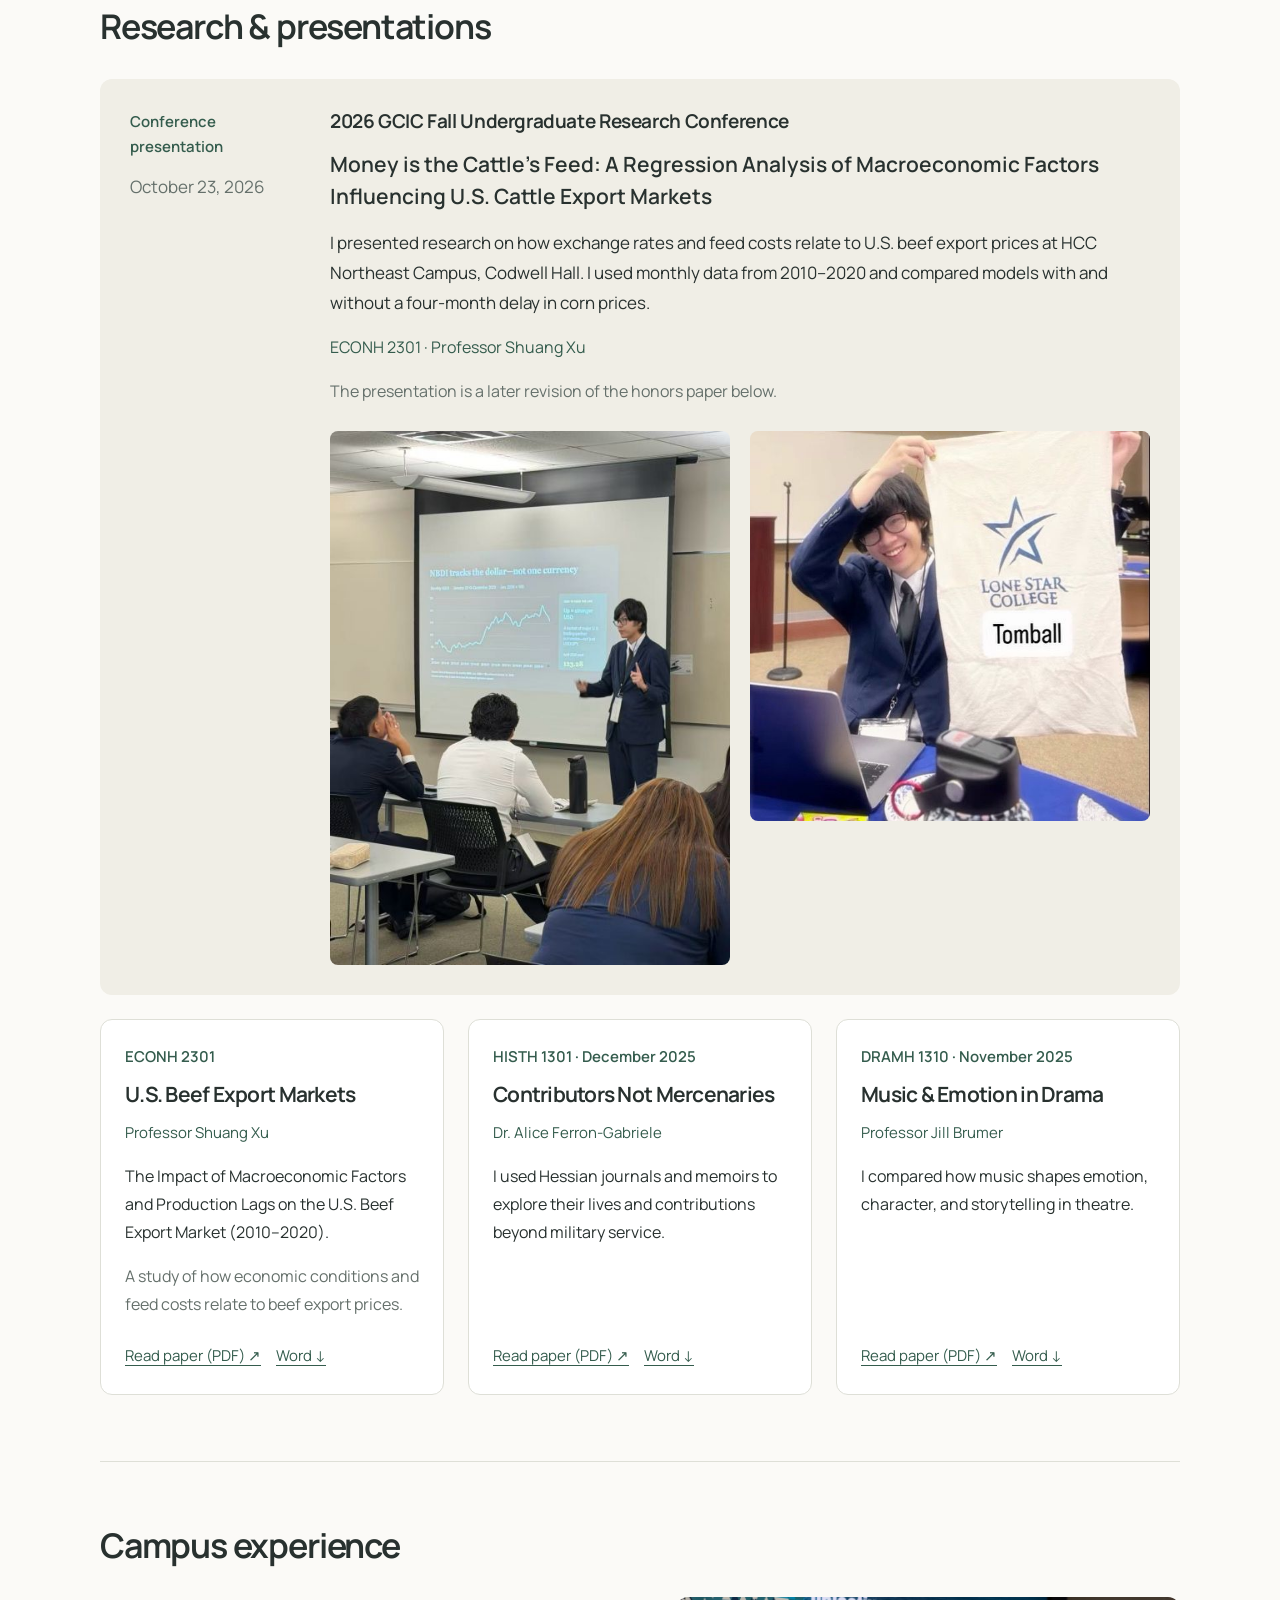
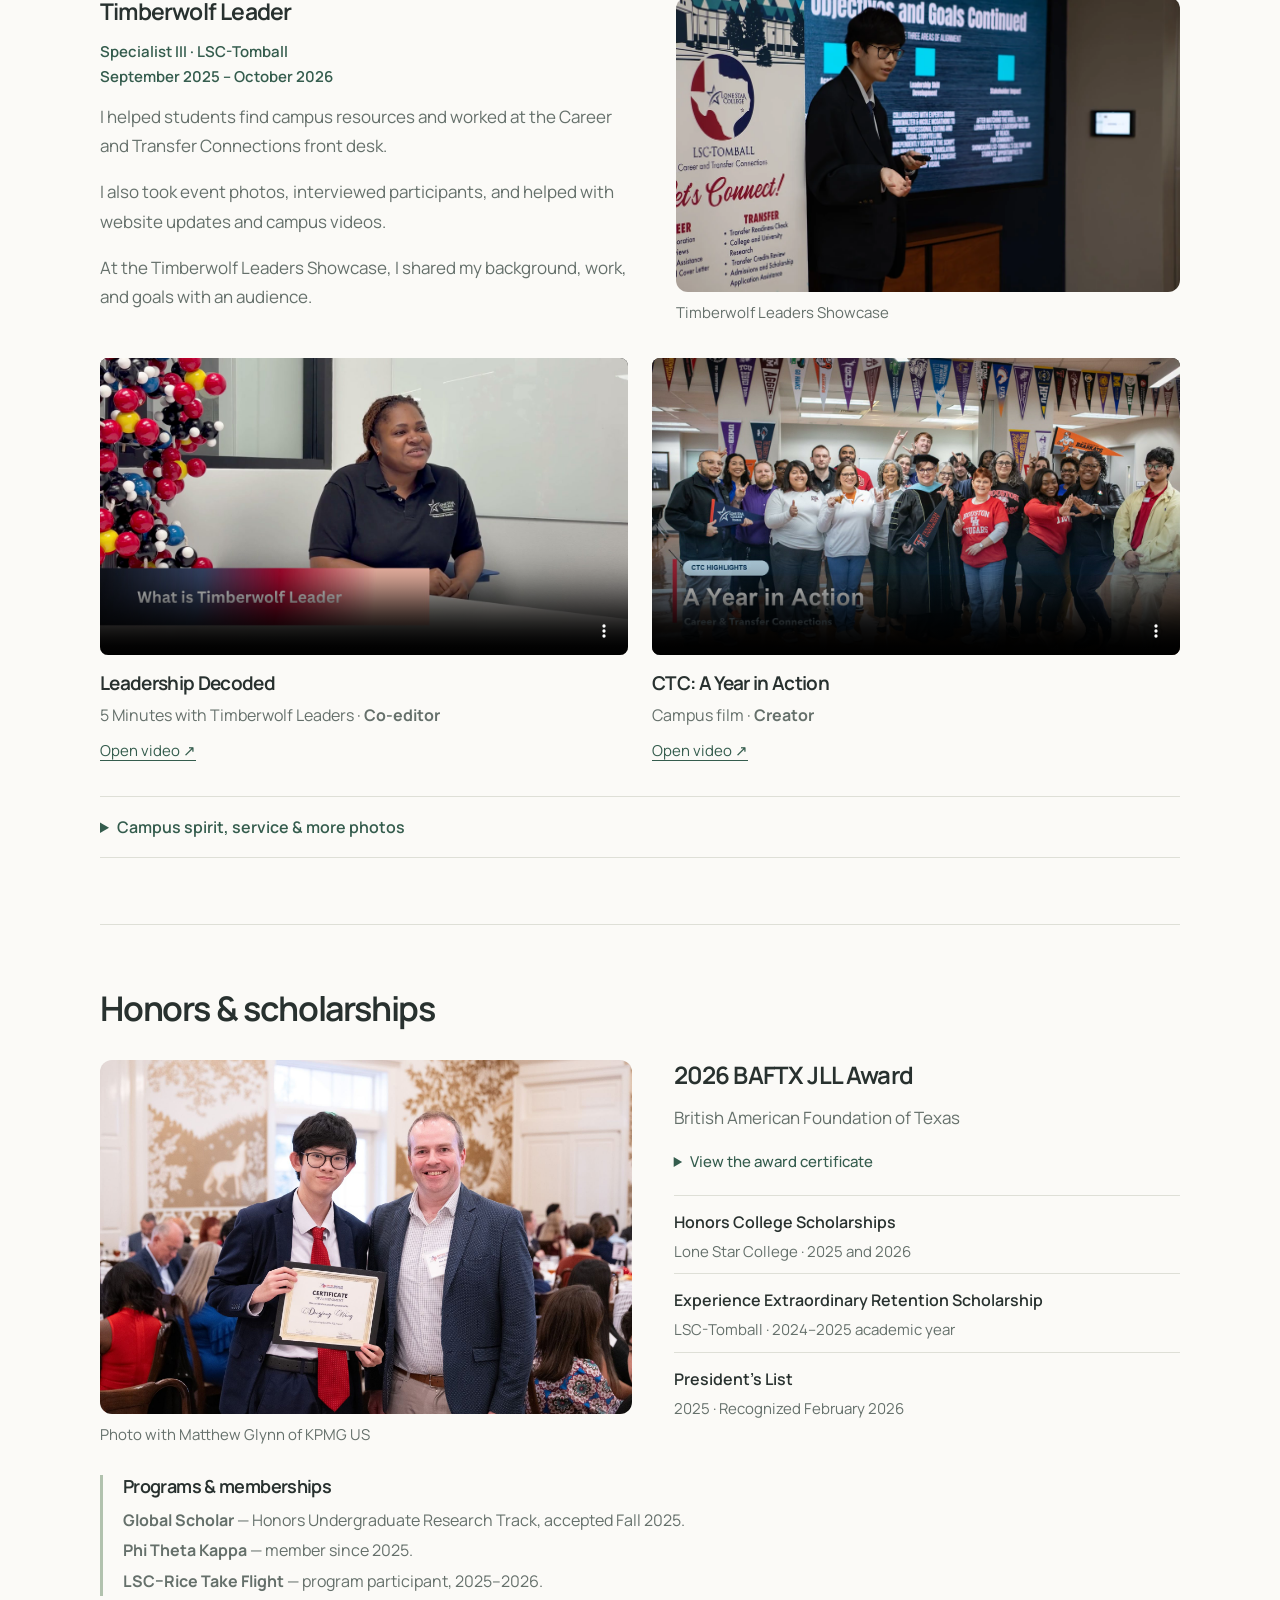
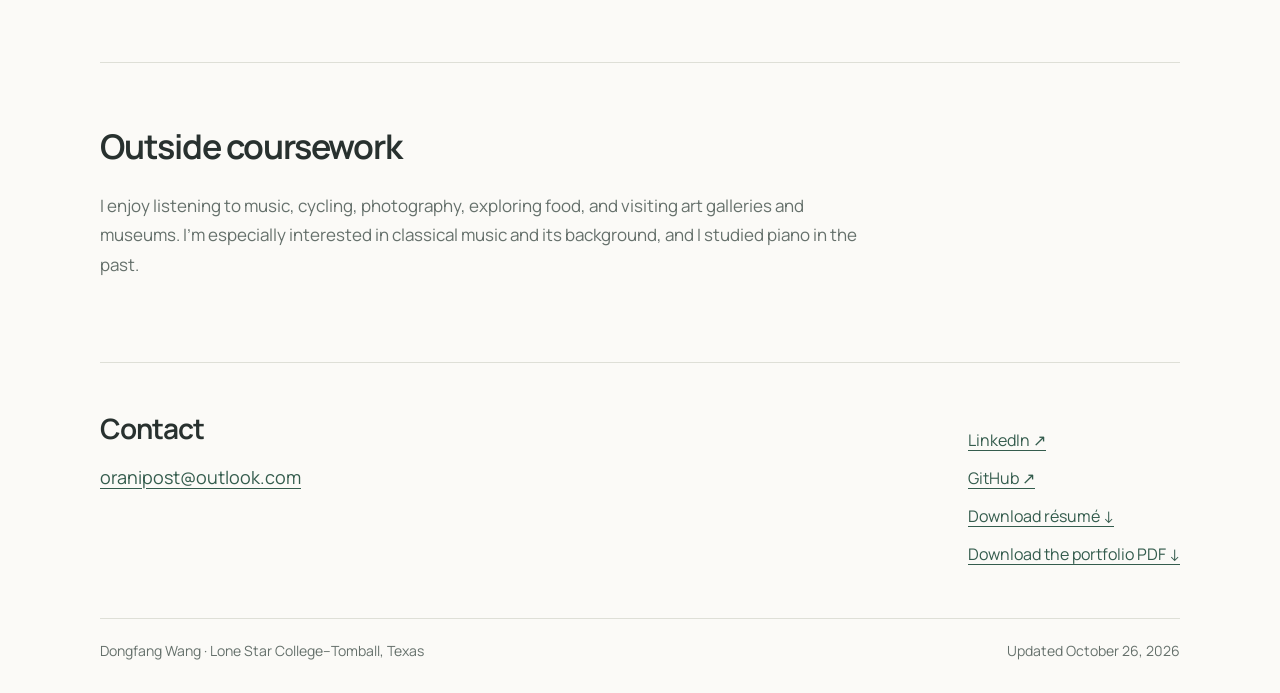
==== commit 6ab686c2: "Focus channel research on skills and anonymize downloadable portfolio" ====
--- a/index.html
+++ b/index.html
@@ -41,7 +41,7 @@
         </article>
       </div>
       <article id="analytics" class="analysis-project">
-        <div class="analysis-intro"><h3>Personal YouTube Channel</h3><p>I use a personal YouTube channel to study how topics, titles, and editing affect viewing. With AI tools, I compare similar videos and review viewing data to improve future content.</p></div>
+        <div class="analysis-intro"><h3>Personal YouTube Channel</h3><p>This project helped me practice market research and data analysis. I compared similar channels and used viewing data to make decisions about topics and titles.</p></div>
       </article>
     </section>
 
@@ -75,7 +75,7 @@
       <div><h2 id="interests-title">Outside coursework</h2><p>I enjoy listening to music, cycling, photography, exploring food, and visiting art galleries and museums. I’m especially interested in classical music and its background, and I studied piano in the past.</p></div>
     </section>
 
-    <section id="contact" class="contact-section" aria-labelledby="contact-title"><div><h2 id="contact-title">Contact</h2><a class="email-link" href="mailto:oranipost@outlook.com">oranipost@outlook.com</a></div><div class="contact-links"><a href="https://www.linkedin.com/in/dongfang-wang-4a9061359" target="_blank" rel="noopener noreferrer">LinkedIn ↗</a><a href="https://github.com/oranipost" target="_blank" rel="noopener noreferrer">GitHub ↗</a><a href="assets/Dongfang_Wang_Resume.pdf" download>Download résumé ↓</a><a href="assets/Dongfang_Wang_Portfolio.pdf?v=d6111b2e75" download>Download the portfolio PDF ↓</a></div></section>
+    <section id="contact" class="contact-section" aria-labelledby="contact-title"><div><h2 id="contact-title">Contact</h2><a class="email-link" href="mailto:oranipost@outlook.com">oranipost@outlook.com</a></div><div class="contact-links"><a href="https://www.linkedin.com/in/dongfang-wang-4a9061359" target="_blank" rel="noopener noreferrer">LinkedIn ↗</a><a href="https://github.com/oranipost" target="_blank" rel="noopener noreferrer">GitHub ↗</a><a href="assets/Dongfang_Wang_Resume.pdf" download>Download résumé ↓</a><a href="assets/Dongfang_Wang_Portfolio.pdf?v=03ffb51f43" download>Download the portfolio PDF ↓</a></div></section>
   </main>
   <footer class="wrap site-footer"><p>Dongfang Wang · Lone Star College–Tomball, Texas</p><p>Updated October 26, 2026</p></footer>
   <a class="back-to-top" href="#top" aria-label="Back to top" title="Back to top"><svg viewBox="0 0 24 24" width="22" height="22" fill="none" stroke="currentColor" stroke-width="1.7" stroke-linecap="round" stroke-linejoin="round" aria-hidden="true"><path d="M12 19V5m-6 6 6-6 6 6"/></svg></a>
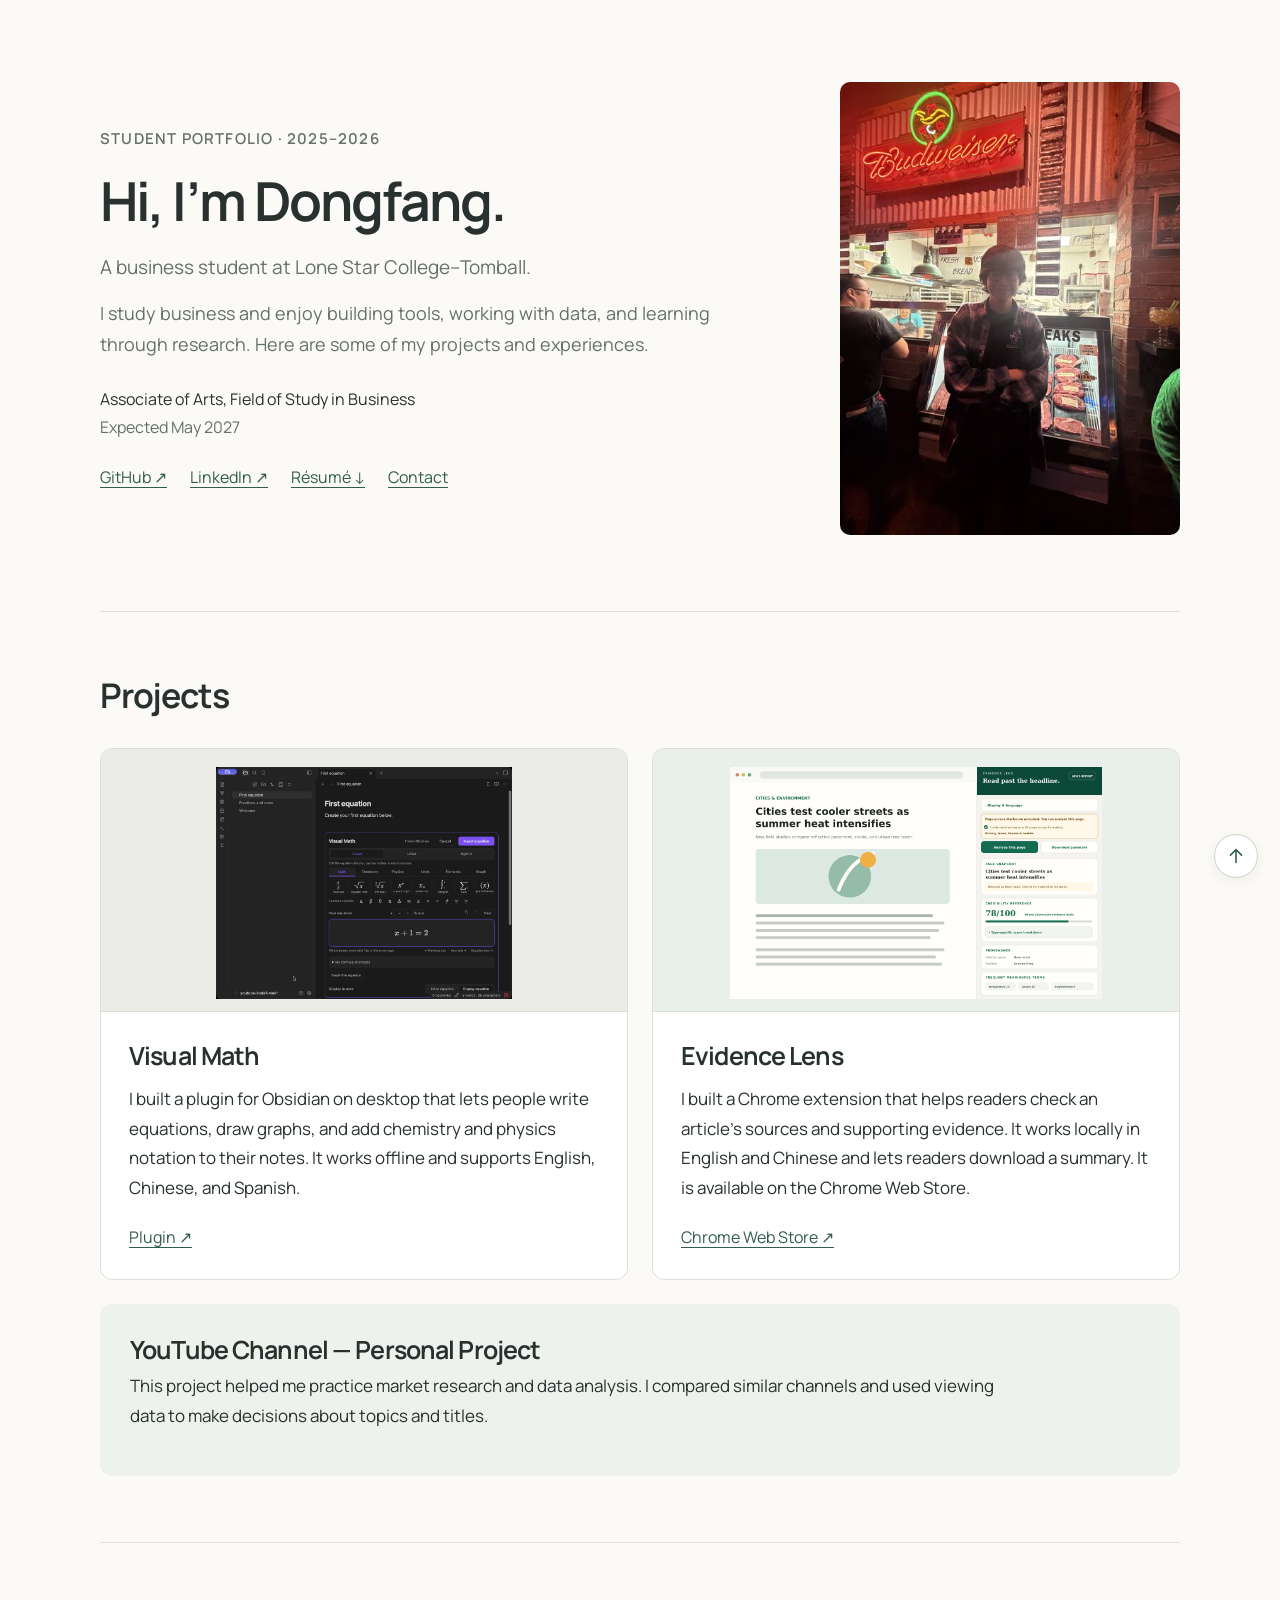
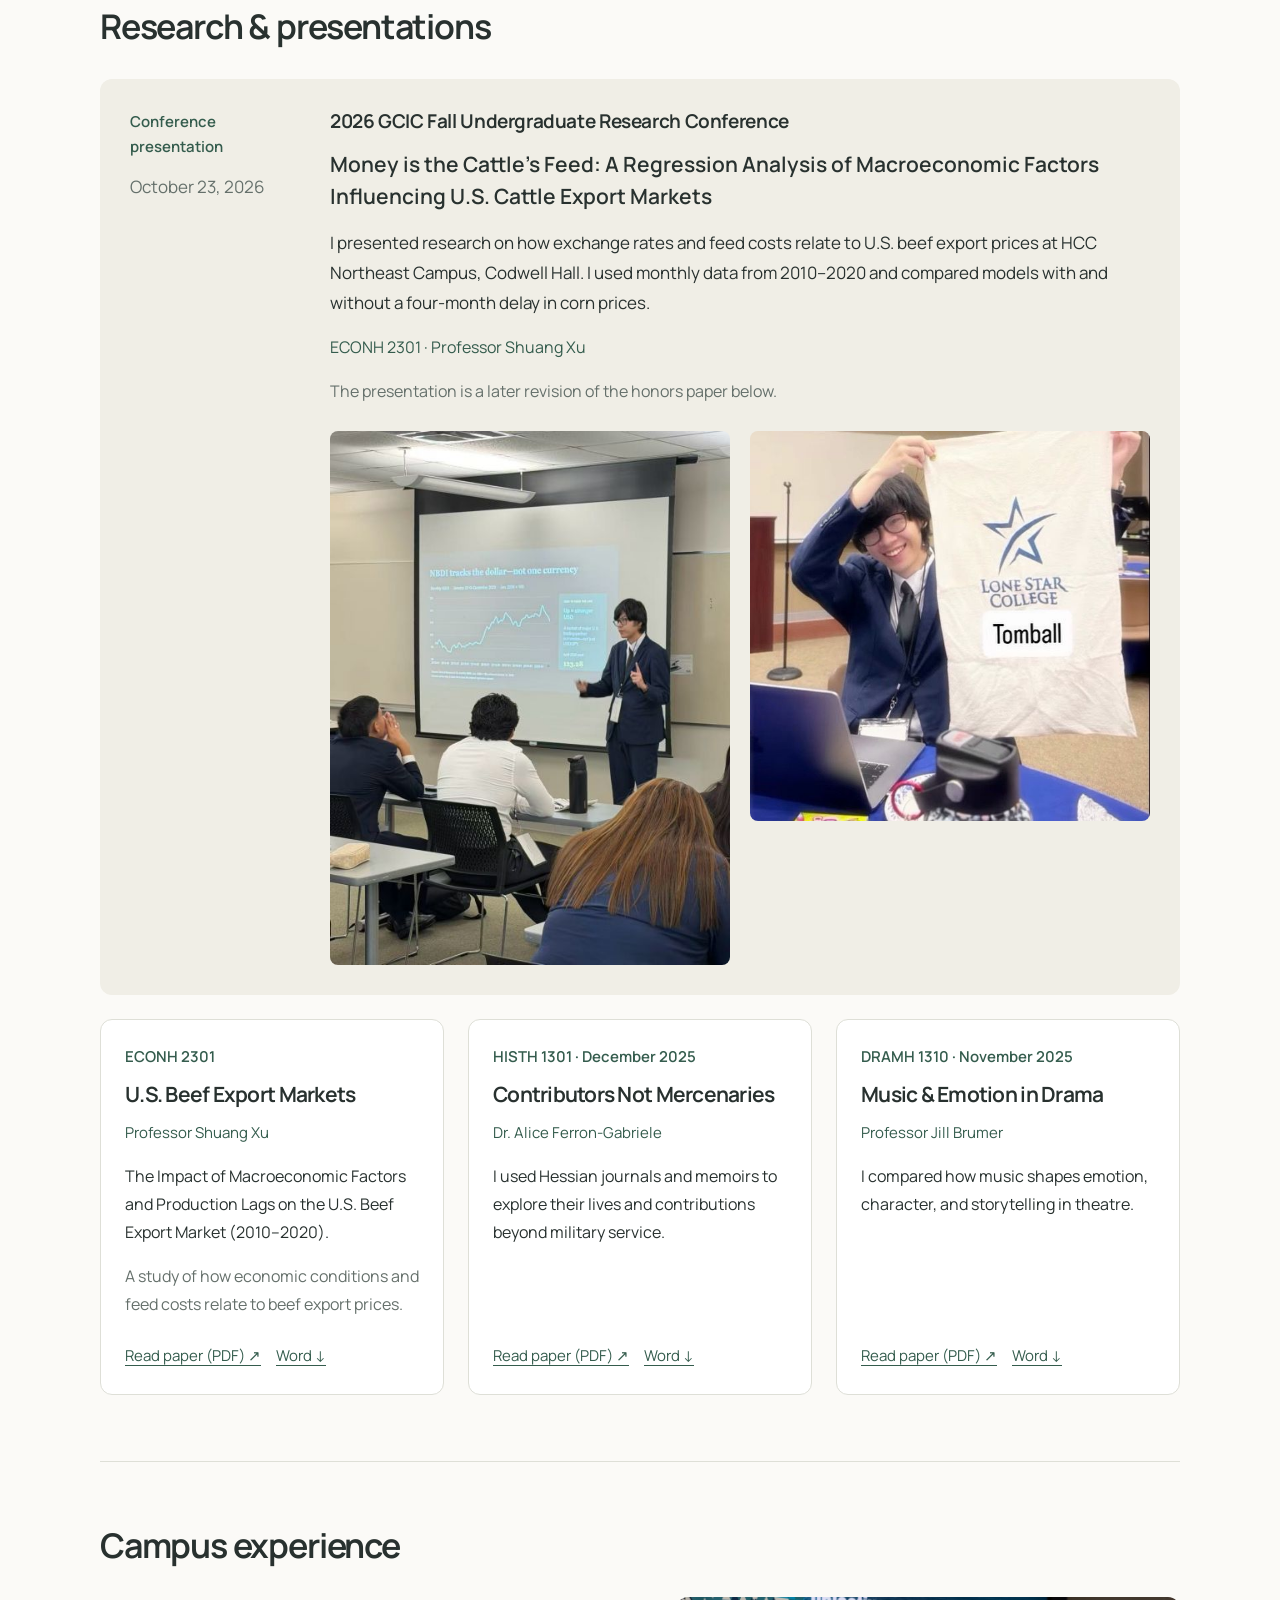
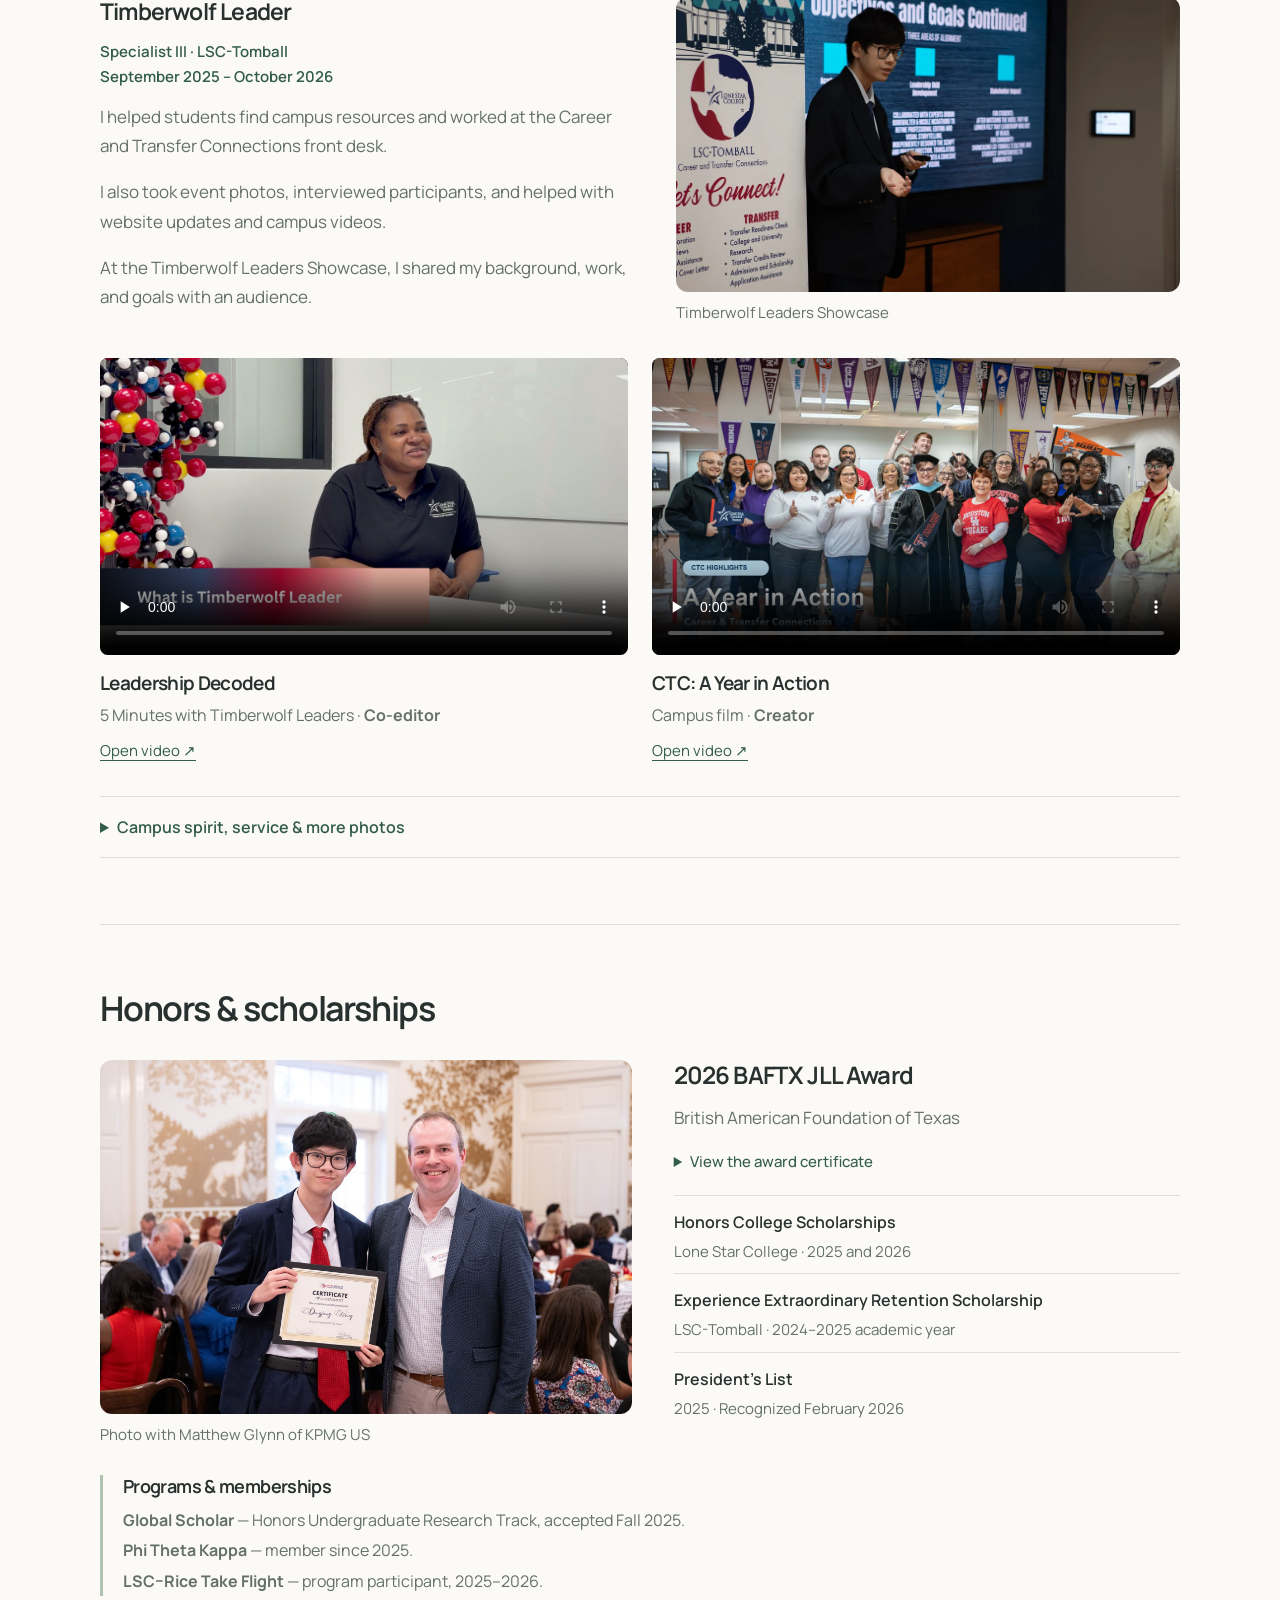
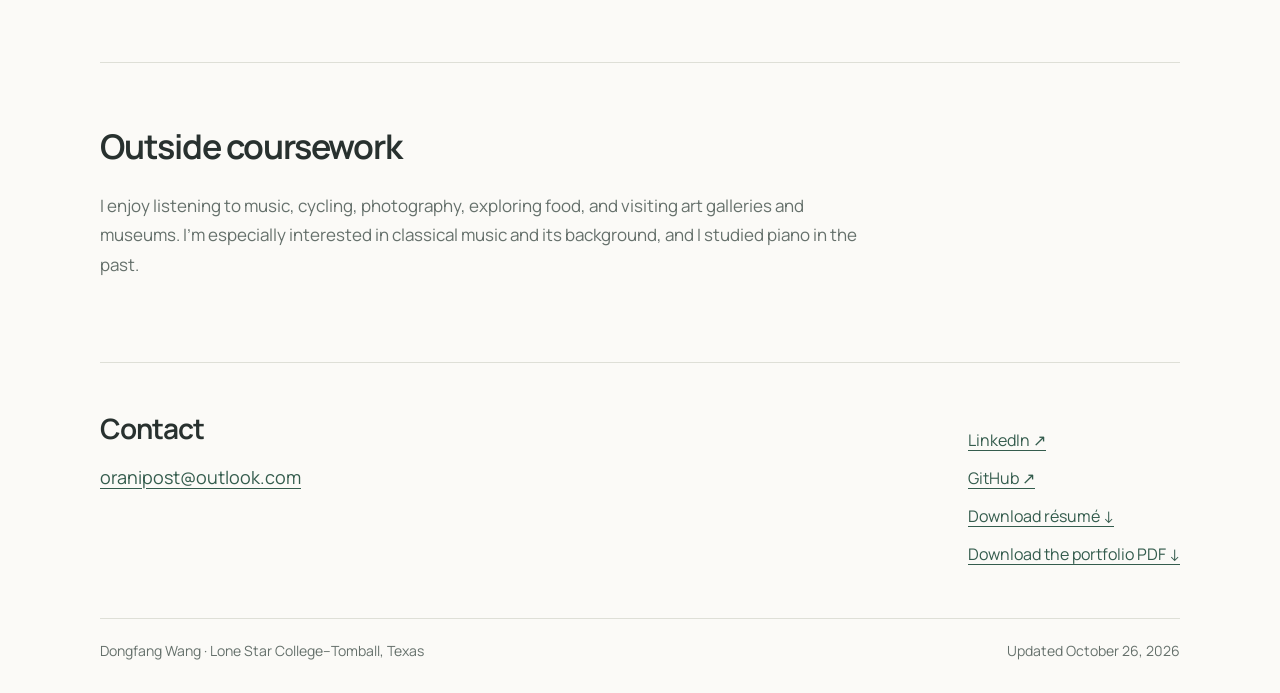
==== commit c1072c9a: "Rename YouTube channel personal project" ====
--- a/index.html
+++ b/index.html
@@ -41,7 +41,7 @@
         </article>
       </div>
       <article id="analytics" class="analysis-project">
-        <div class="analysis-intro"><h3>Personal YouTube Channel</h3><p>This project helped me practice market research and data analysis. I compared similar channels and used viewing data to make decisions about topics and titles.</p></div>
+        <div class="analysis-intro"><h3>YouTube Channel — Personal Project</h3><p>This project helped me practice market research and data analysis. I compared similar channels and used viewing data to make decisions about topics and titles.</p></div>
       </article>
     </section>
 
@@ -75,7 +75,7 @@
       <div><h2 id="interests-title">Outside coursework</h2><p>I enjoy listening to music, cycling, photography, exploring food, and visiting art galleries and museums. I’m especially interested in classical music and its background, and I studied piano in the past.</p></div>
     </section>
 
-    <section id="contact" class="contact-section" aria-labelledby="contact-title"><div><h2 id="contact-title">Contact</h2><a class="email-link" href="mailto:oranipost@outlook.com">oranipost@outlook.com</a></div><div class="contact-links"><a href="https://www.linkedin.com/in/dongfang-wang-4a9061359" target="_blank" rel="noopener noreferrer">LinkedIn ↗</a><a href="https://github.com/oranipost" target="_blank" rel="noopener noreferrer">GitHub ↗</a><a href="assets/Dongfang_Wang_Resume.pdf" download>Download résumé ↓</a><a href="assets/Dongfang_Wang_Portfolio.pdf?v=03ffb51f43" download>Download the portfolio PDF ↓</a></div></section>
+    <section id="contact" class="contact-section" aria-labelledby="contact-title"><div><h2 id="contact-title">Contact</h2><a class="email-link" href="mailto:oranipost@outlook.com">oranipost@outlook.com</a></div><div class="contact-links"><a href="https://www.linkedin.com/in/dongfang-wang-4a9061359" target="_blank" rel="noopener noreferrer">LinkedIn ↗</a><a href="https://github.com/oranipost" target="_blank" rel="noopener noreferrer">GitHub ↗</a><a href="assets/Dongfang_Wang_Resume.pdf" download>Download résumé ↓</a><a href="assets/Dongfang_Wang_Portfolio.pdf?v=aaf8fceedd" download>Download the portfolio PDF ↓</a></div></section>
   </main>
   <footer class="wrap site-footer"><p>Dongfang Wang · Lone Star College–Tomball, Texas</p><p>Updated October 26, 2026</p></footer>
   <a class="back-to-top" href="#top" aria-label="Back to top" title="Back to top"><svg viewBox="0 0 24 24" width="22" height="22" fill="none" stroke="currentColor" stroke-width="1.7" stroke-linecap="round" stroke-linejoin="round" aria-hidden="true"><path d="M12 19V5m-6 6 6-6 6 6"/></svg></a>
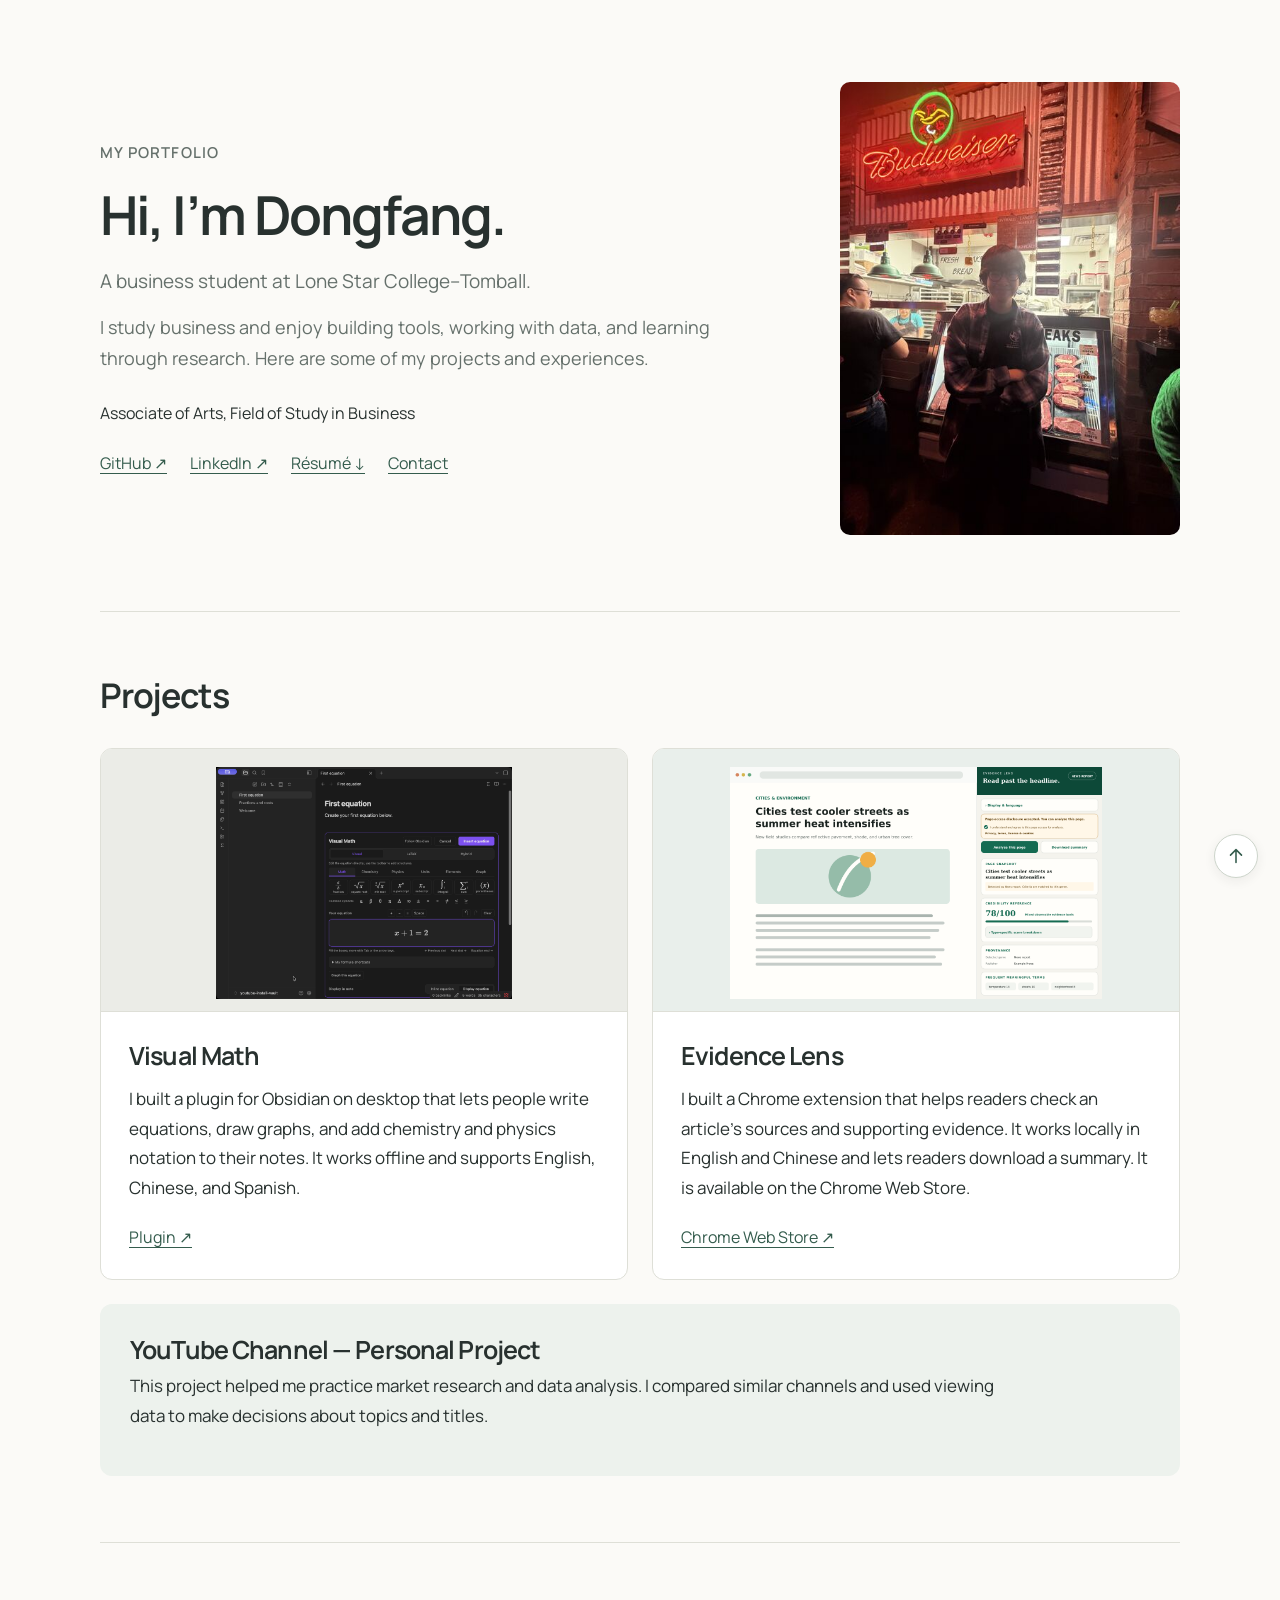
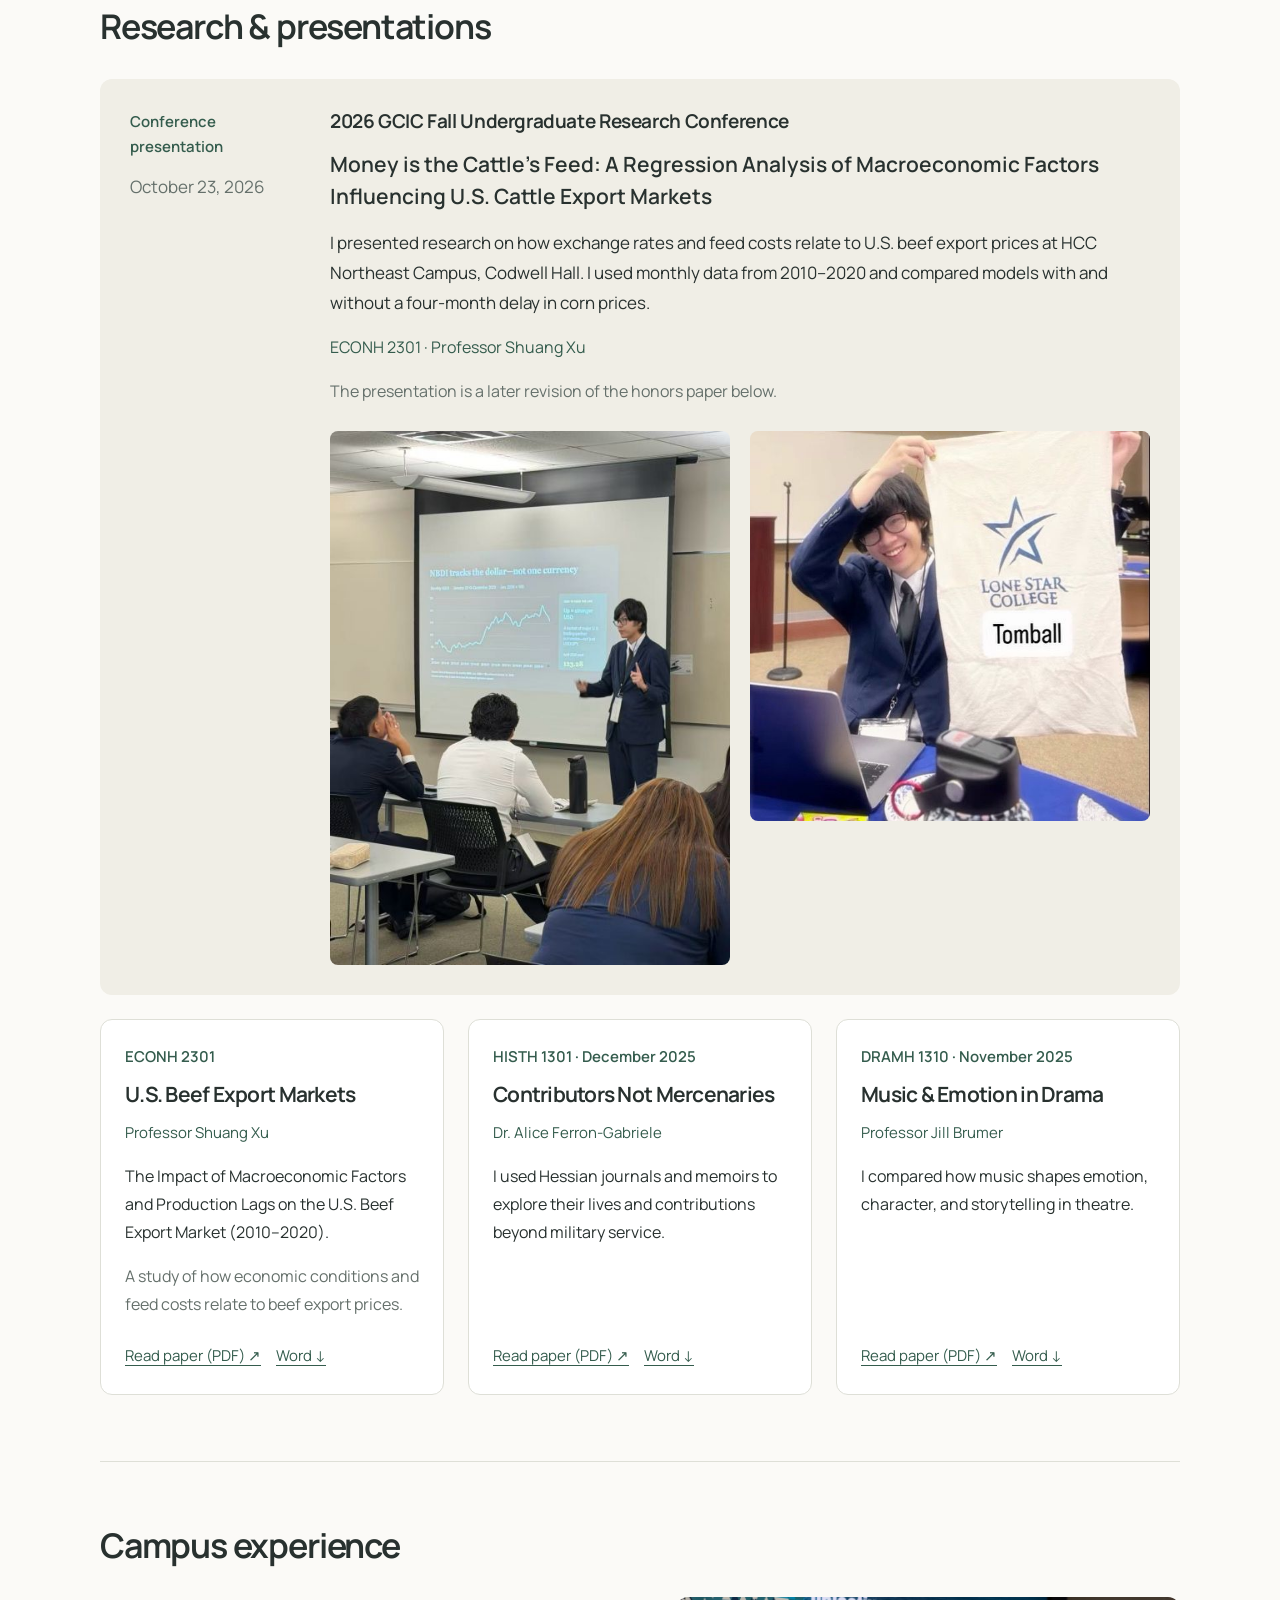
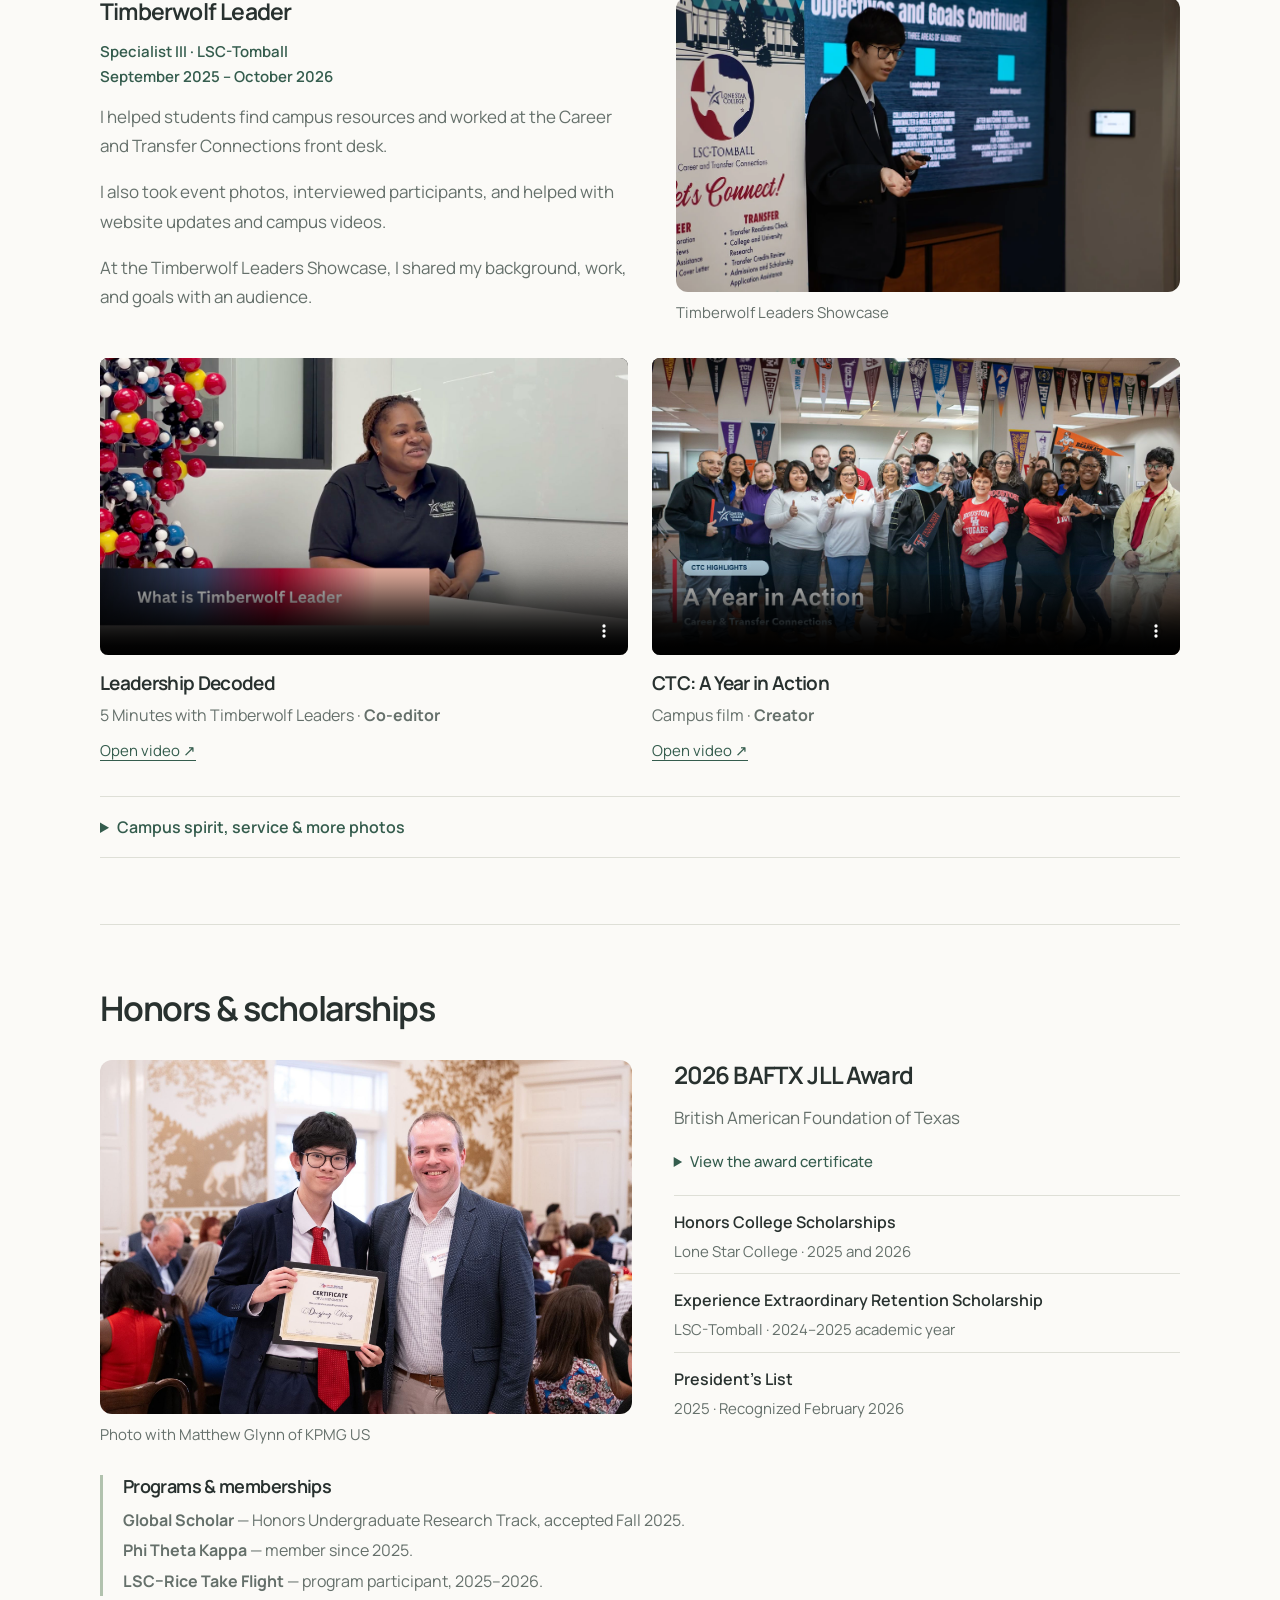
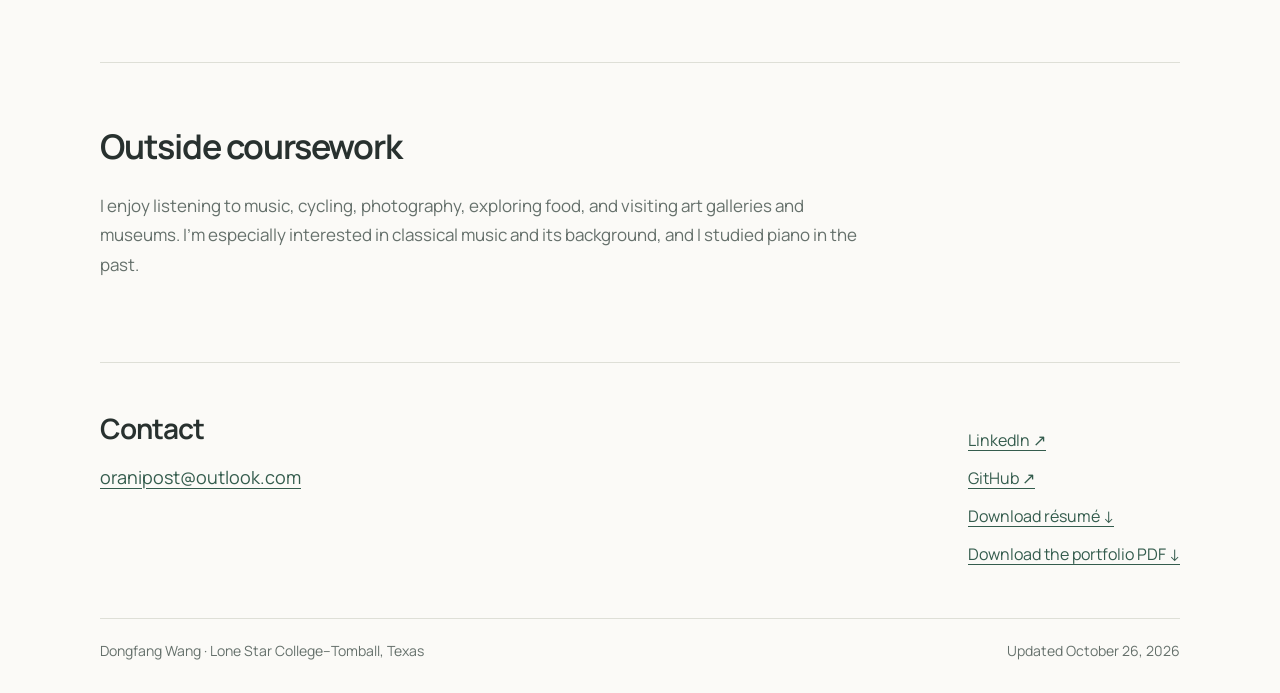
==== commit b3615558: "Simplify portfolio heading and education line" ====
--- a/index.html
+++ b/index.html
@@ -18,11 +18,11 @@
   <main id="main" class="wrap">
     <section id="about" class="intro" aria-labelledby="intro-title">
       <div class="intro-copy">
-        <p class="eyebrow">Student portfolio · 2025–2026</p>
+        <p class="eyebrow">My Portfolio</p>
         <h1 id="intro-title">Hi, I’m Dongfang.</h1>
         <p class="intro-lead">A business student at Lone Star College–Tomball.</p>
         <p>I study business and enjoy building tools, working with data, and learning through research. Here are some of my projects and experiences.</p>
-        <p class="education">Associate of Arts, Field of Study in Business<br><span>Expected May 2027</span></p>
+        <p class="education">Associate of Arts, Field of Study in Business</p>
         <div class="intro-links"><a href="https://github.com/oranipost" target="_blank" rel="noopener noreferrer">GitHub ↗</a><a href="https://www.linkedin.com/in/dongfang-wang-4a9061359" target="_blank" rel="noopener noreferrer">LinkedIn ↗</a><a href="assets/Dongfang_Wang_Resume.pdf" download>Résumé ↓</a><a href="#contact">Contact</a></div>
       </div>
       <figure class="portrait"><img src="assets/portrait-personal.png" width="480" height="640" alt="Dongfang at a restaurant" fetchpriority="high"></figure>
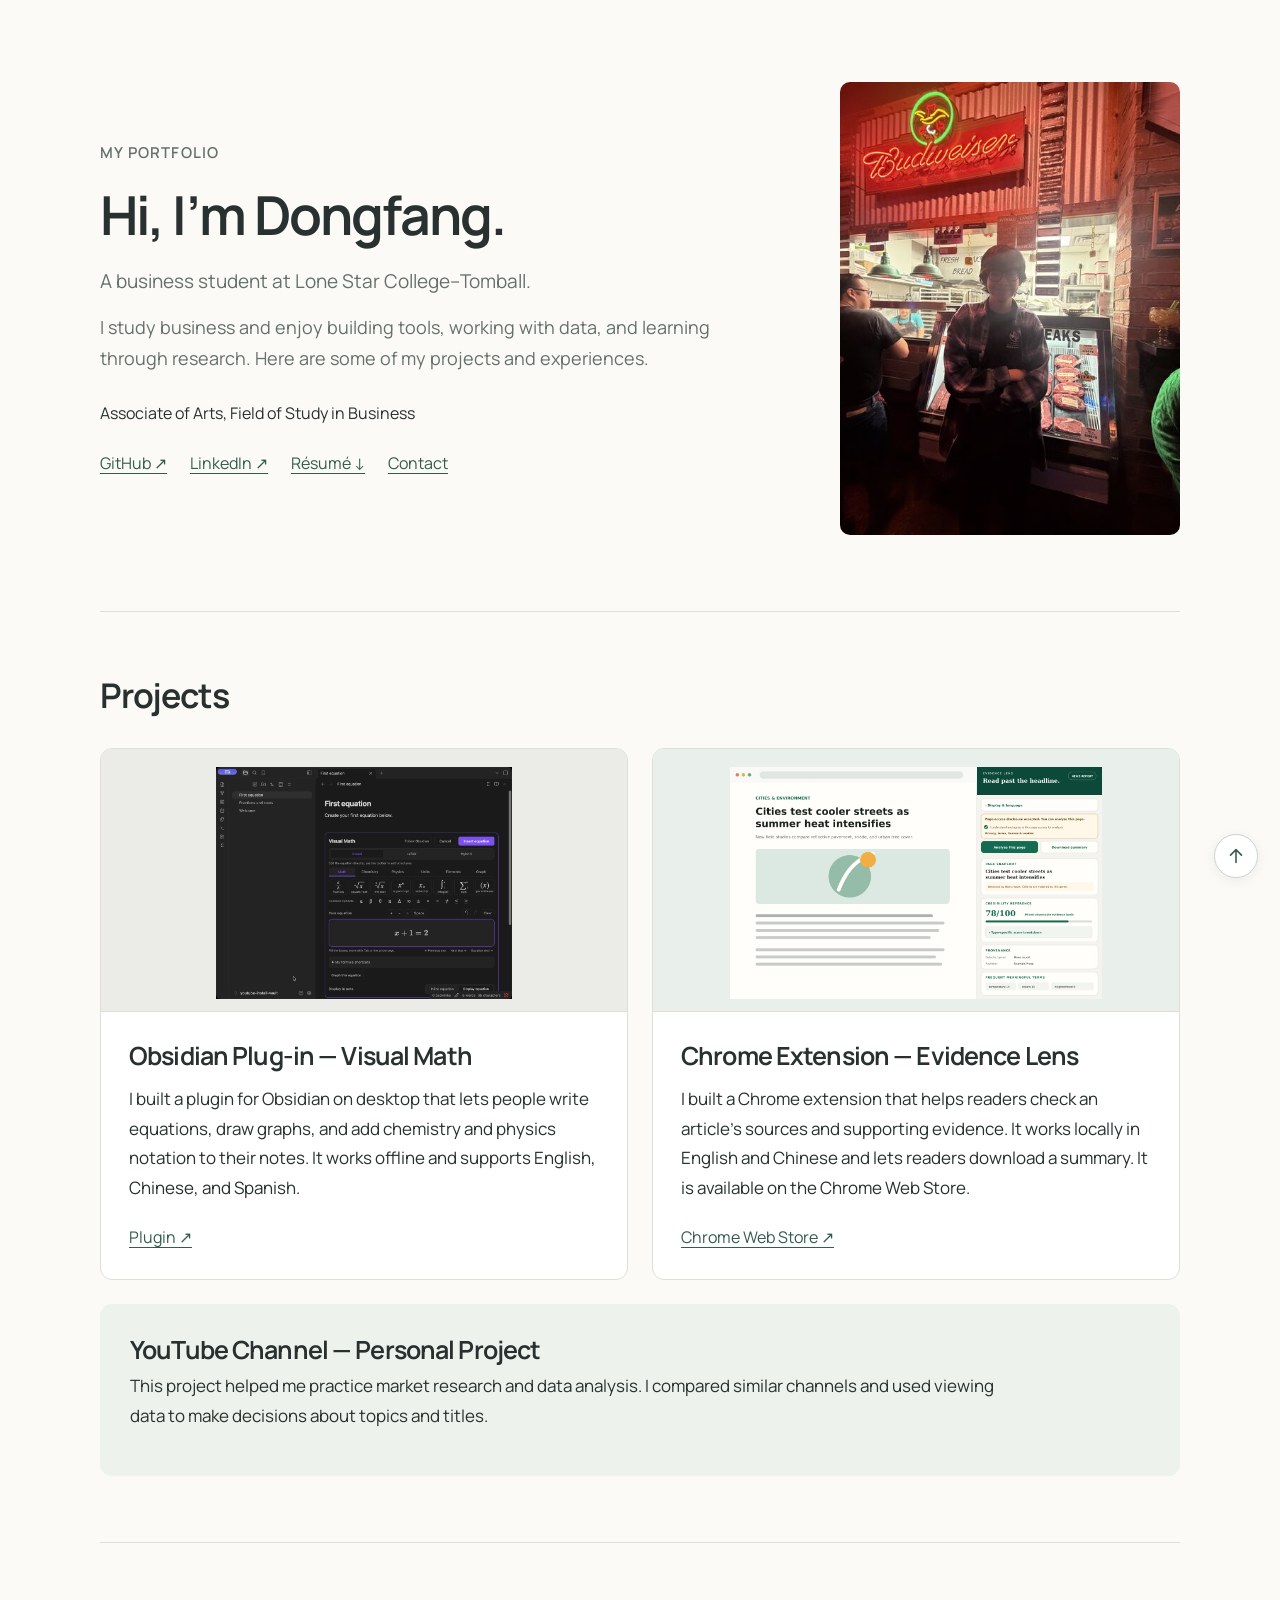
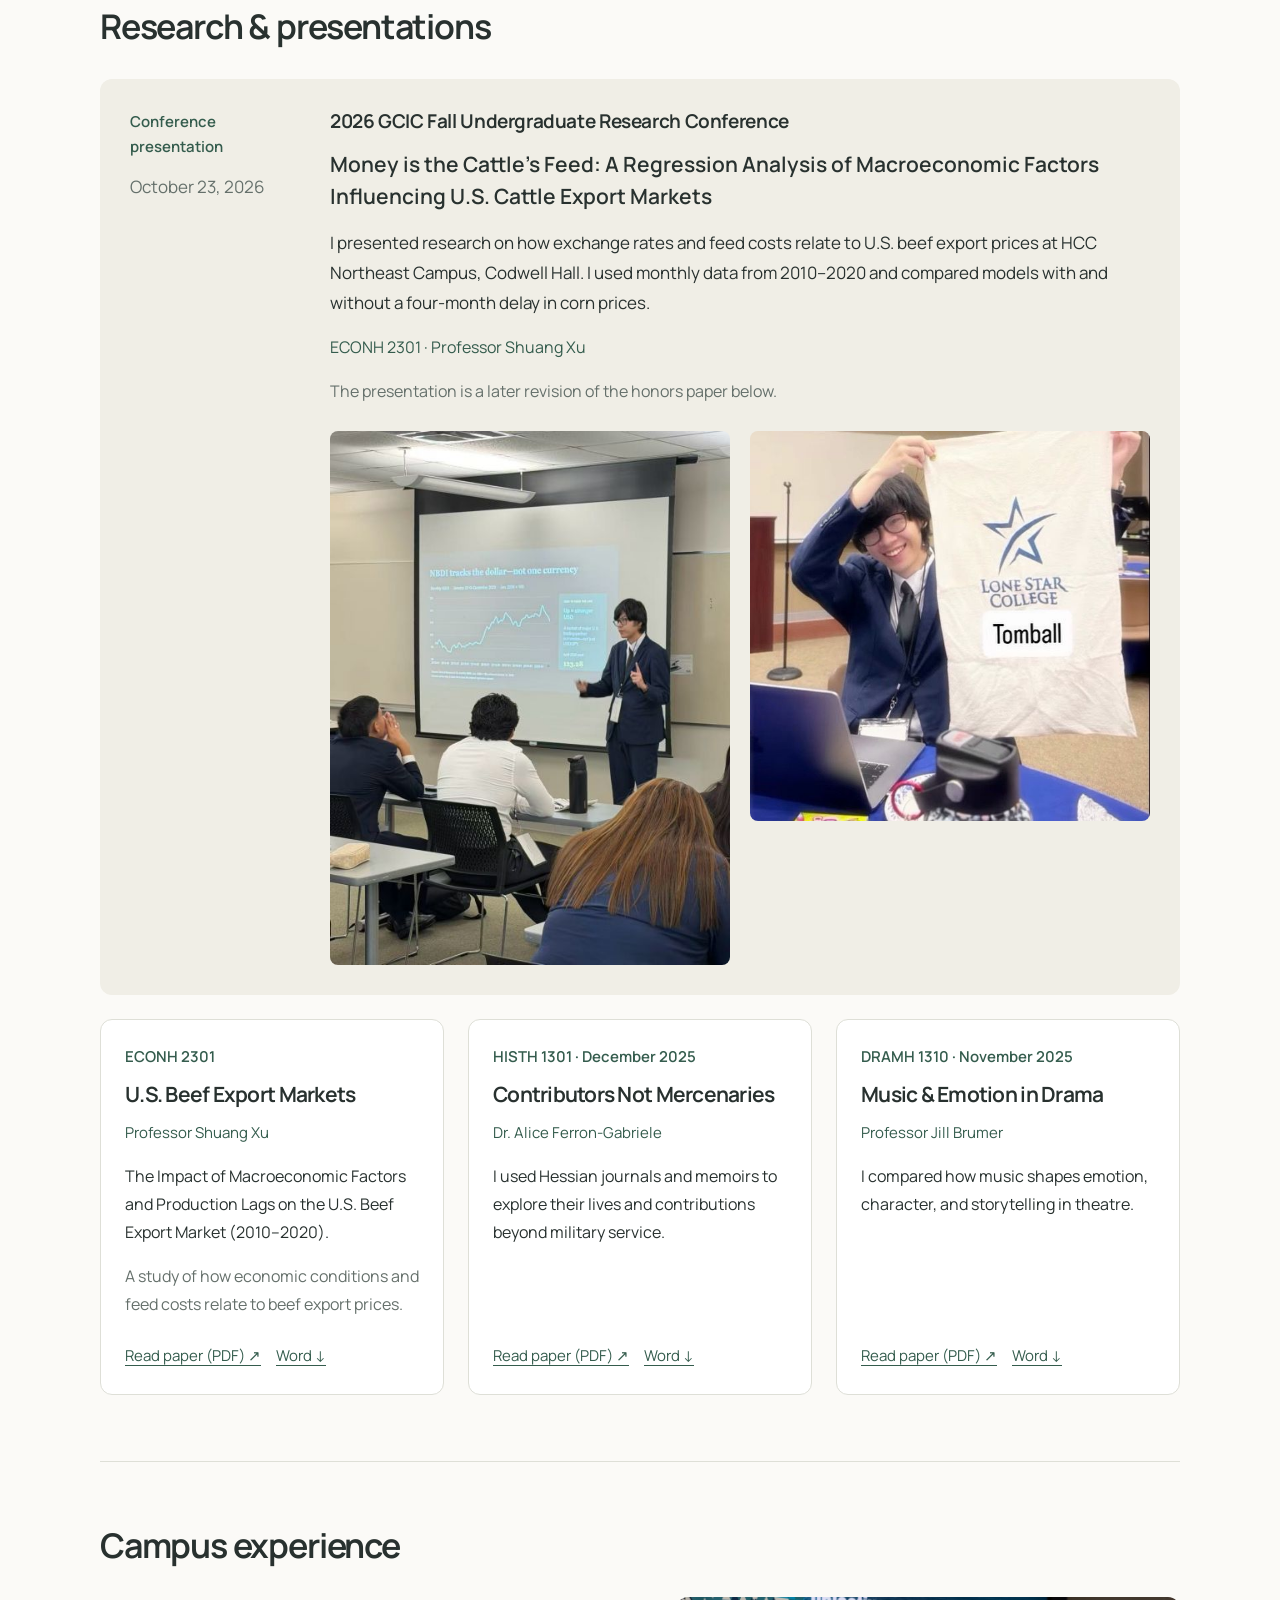
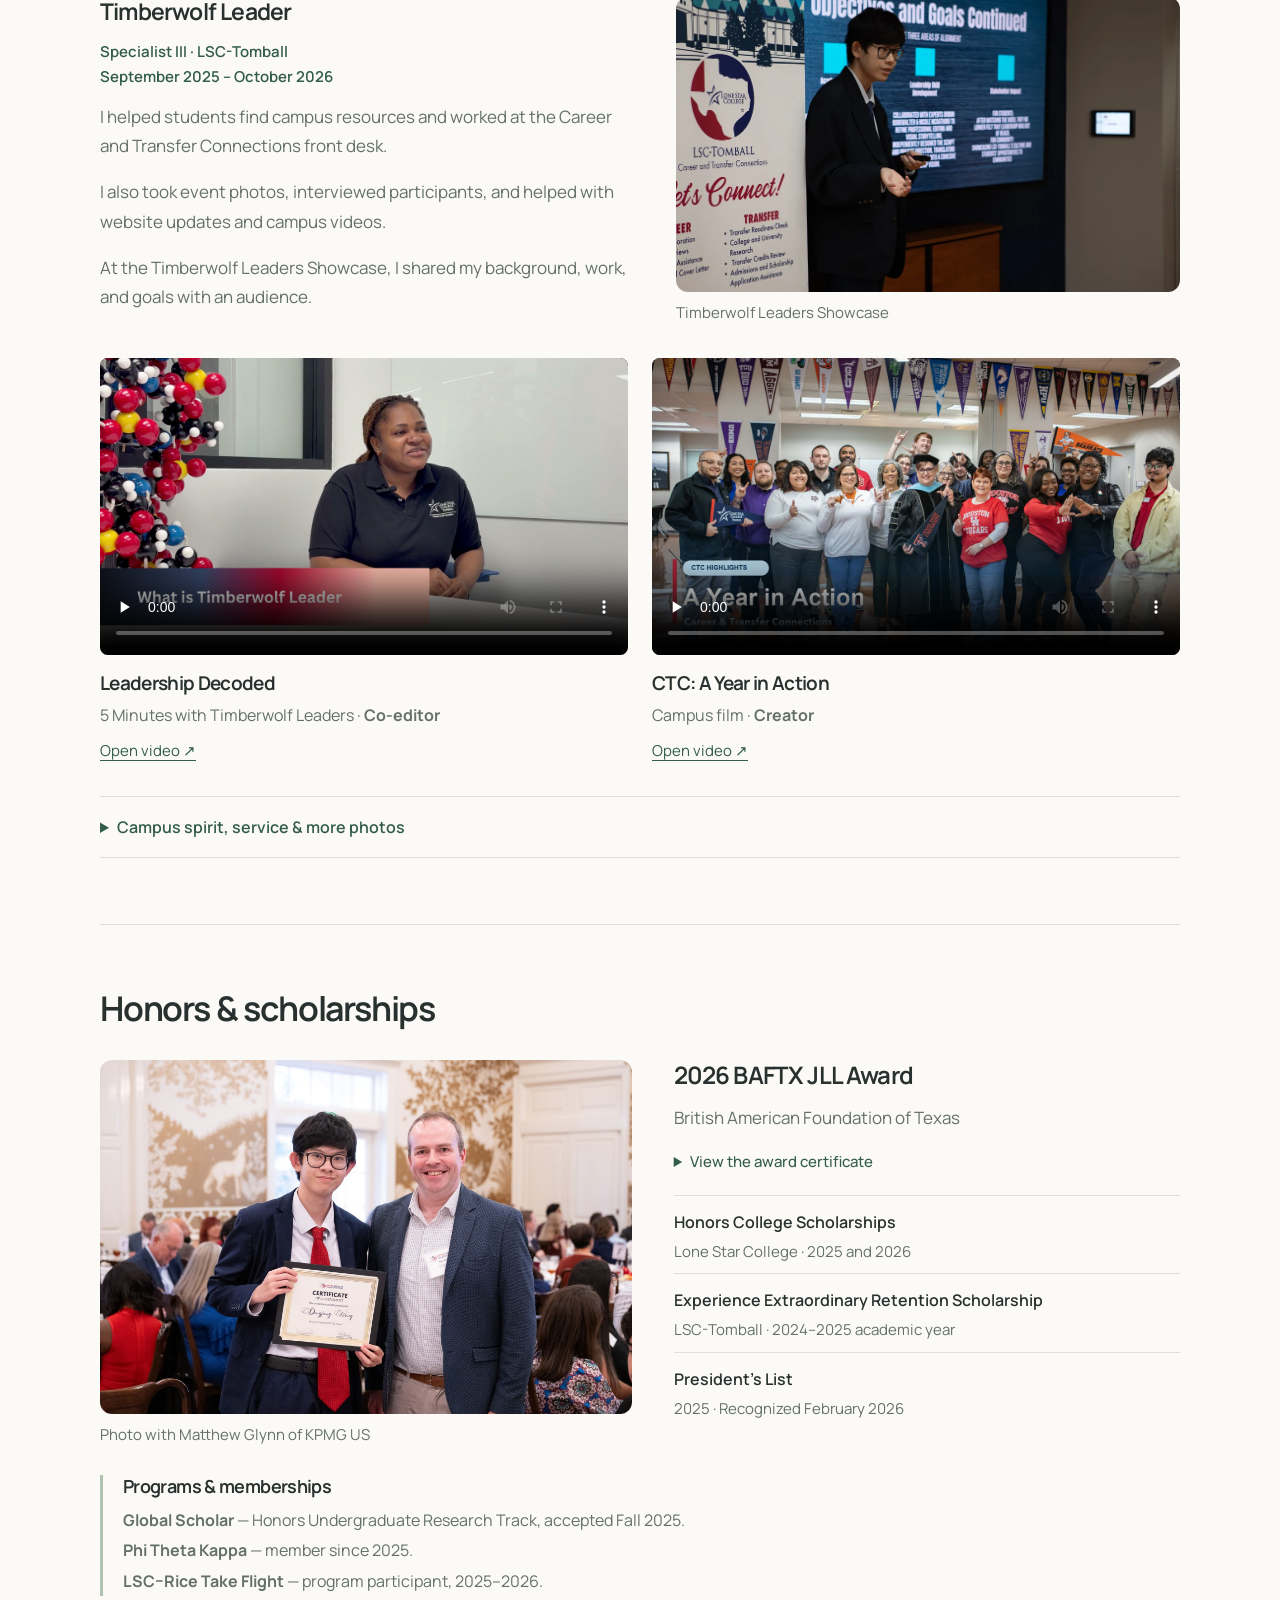
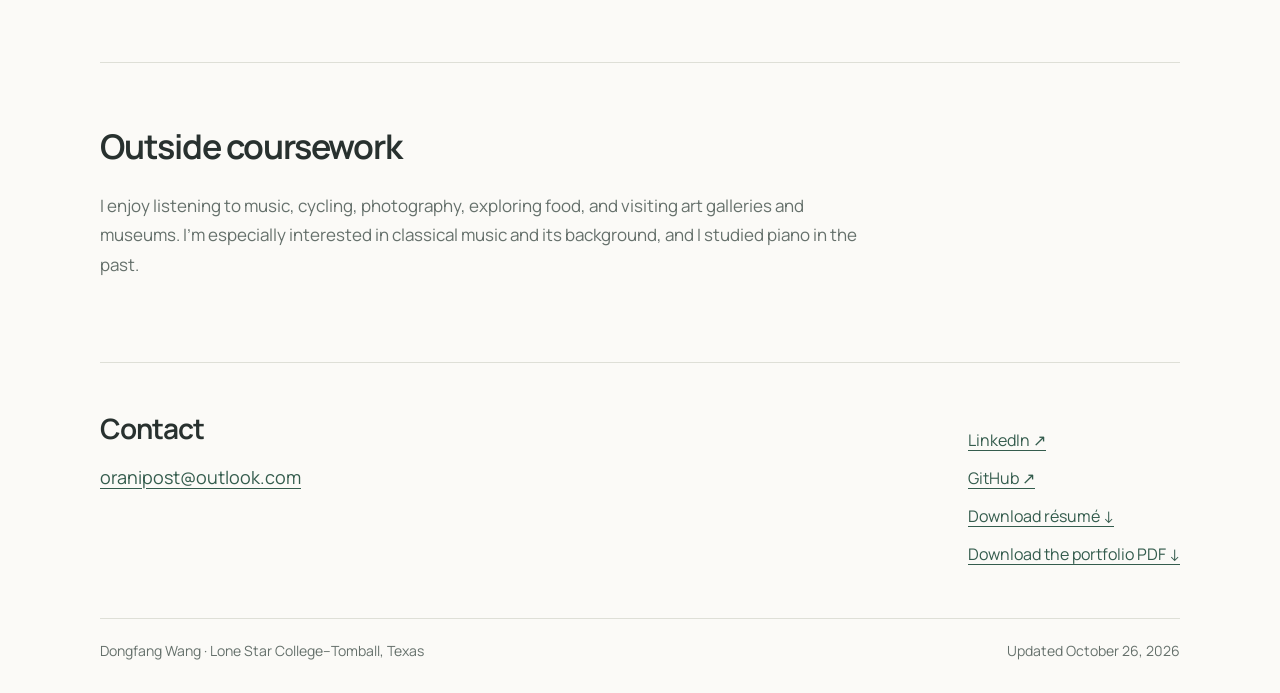
==== commit 46685b10: "Label software projects by platform" ====
--- a/index.html
+++ b/index.html
@@ -33,11 +33,11 @@
       <div class="project-grid">
         <article class="project-card" id="visual-math">
           <figure class="project-image math-image"><img src="assets/projects/visual-math-0.8.2.png" width="2048" height="1600" alt="Visual Math equation editor in Obsidian" loading="lazy"></figure>
-          <div class="project-copy"><h3>Visual Math</h3><p>I built a plugin for Obsidian on desktop that lets people write equations, draw graphs, and add chemistry and physics notation to their notes. It works offline and supports English, Chinese, and Spanish.</p><div class="item-links"><a href="https://community.obsidian.md/plugins/visual-math-editor" target="_blank" rel="noopener noreferrer">Plugin ↗</a></div></div>
+          <div class="project-copy"><h3>Obsidian Plug-in — Visual Math</h3><p>I built a plugin for Obsidian on desktop that lets people write equations, draw graphs, and add chemistry and physics notation to their notes. It works offline and supports English, Chinese, and Spanish.</p><div class="item-links"><a href="https://community.obsidian.md/plugins/visual-math-editor" target="_blank" rel="noopener noreferrer">Plugin ↗</a></div></div>
         </article>
         <article class="project-card" id="evidence-lens">
           <figure class="project-image lens-image"><img src="assets/evidence-lens-store.png" width="1280" height="800" alt="Official Evidence Lens store preview showing analysis of an illustrative example article" loading="lazy"></figure>
-          <div class="project-copy"><h3>Evidence Lens</h3><p>I built a Chrome extension that helps readers check an article’s sources and supporting evidence. It works locally in English and Chinese and lets readers download a summary. It is available on the Chrome Web Store.</p><div class="item-links"><a href="https://chromewebstore.google.com/detail/evidence-lens/bdeohpbfdiojcjbmcpgflbolcfgppknd" target="_blank" rel="noopener noreferrer">Chrome Web Store ↗</a></div></div>
+          <div class="project-copy"><h3>Chrome Extension — Evidence Lens</h3><p>I built a Chrome extension that helps readers check an article’s sources and supporting evidence. It works locally in English and Chinese and lets readers download a summary. It is available on the Chrome Web Store.</p><div class="item-links"><a href="https://chromewebstore.google.com/detail/evidence-lens/bdeohpbfdiojcjbmcpgflbolcfgppknd" target="_blank" rel="noopener noreferrer">Chrome Web Store ↗</a></div></div>
         </article>
       </div>
       <article id="analytics" class="analysis-project">
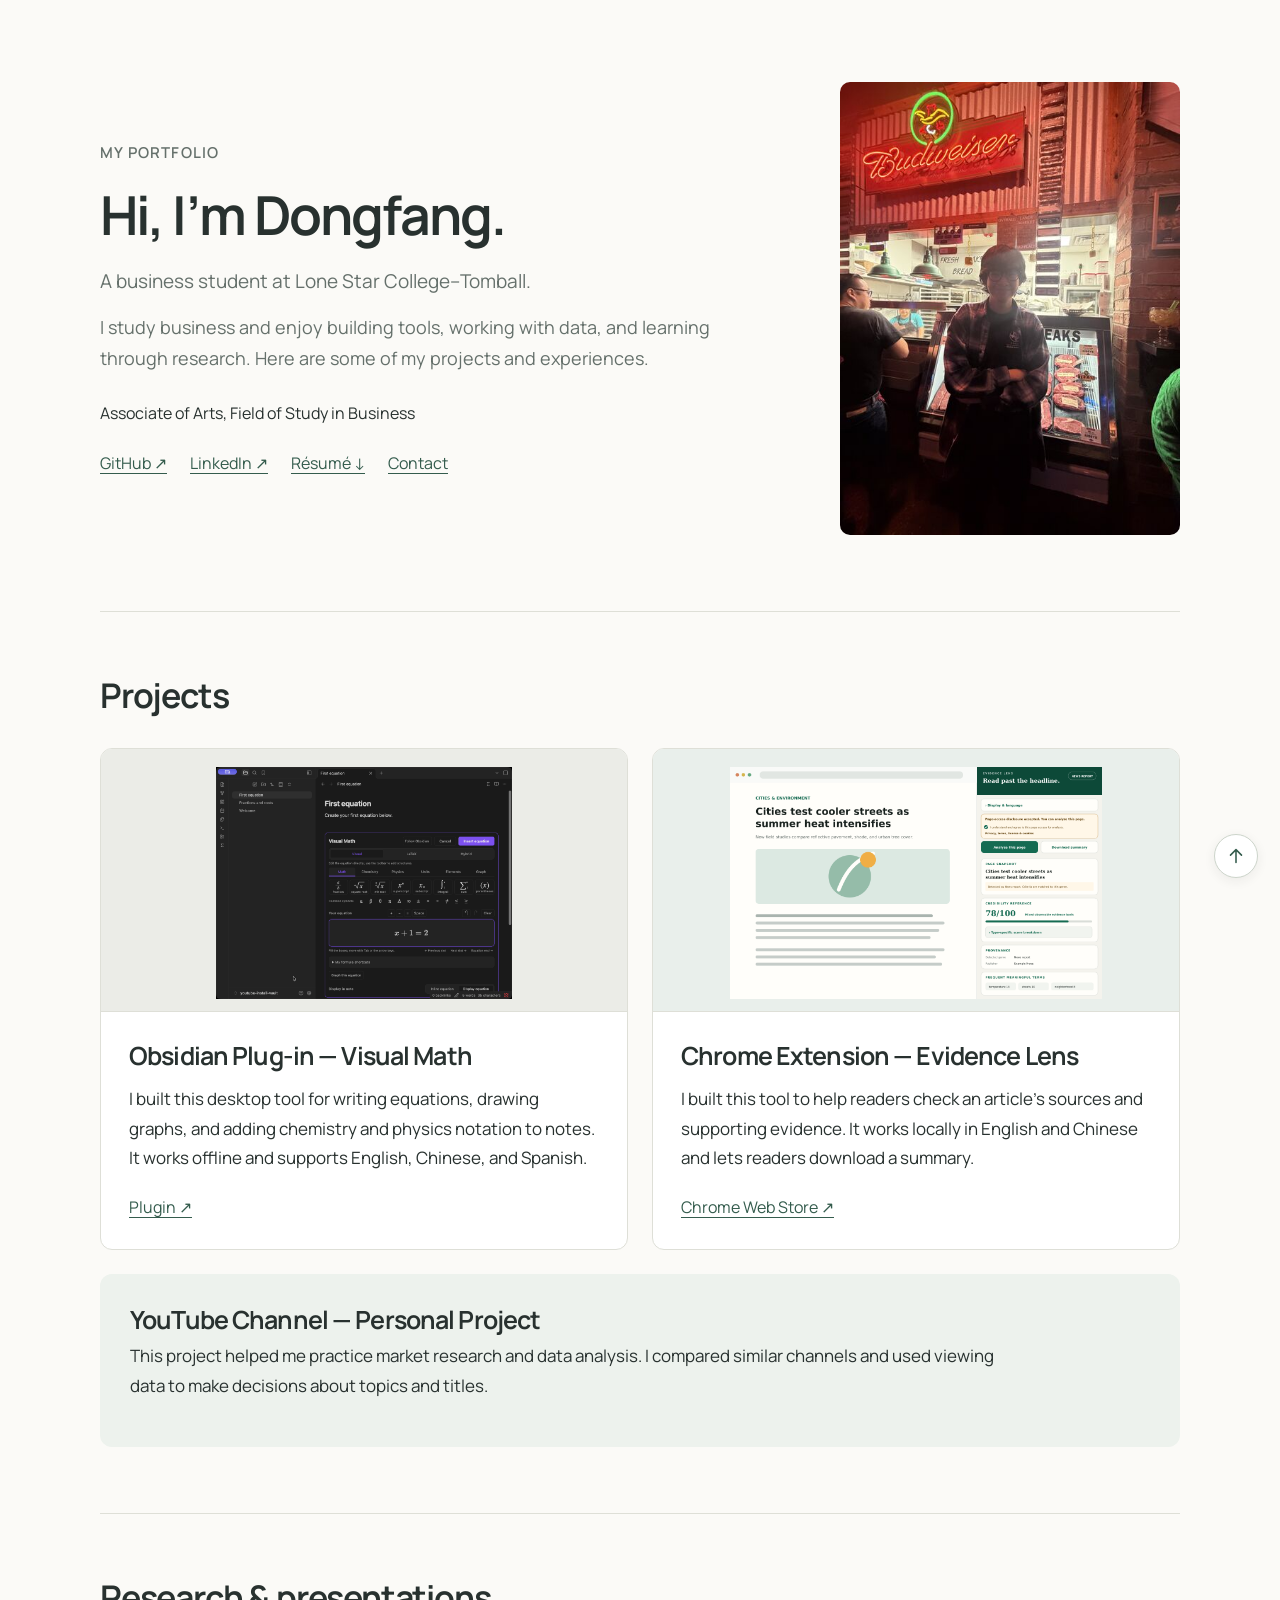
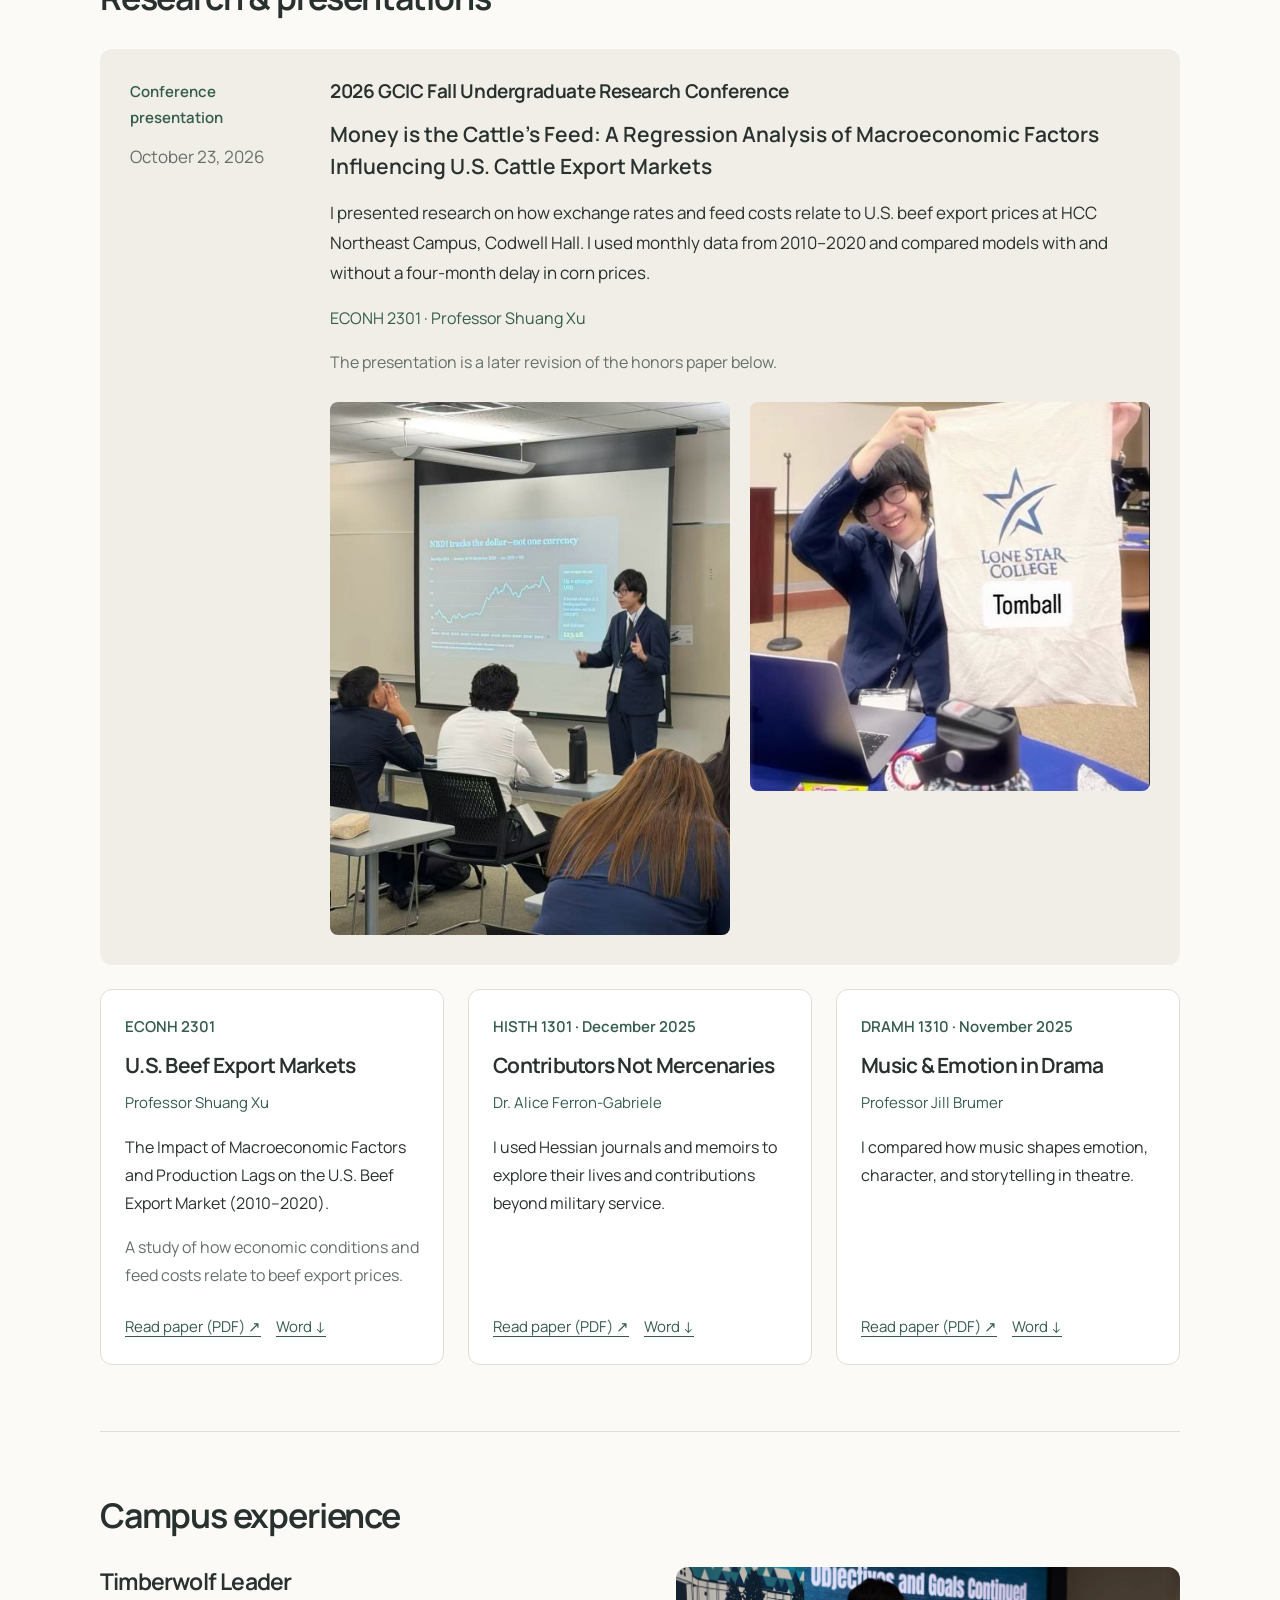
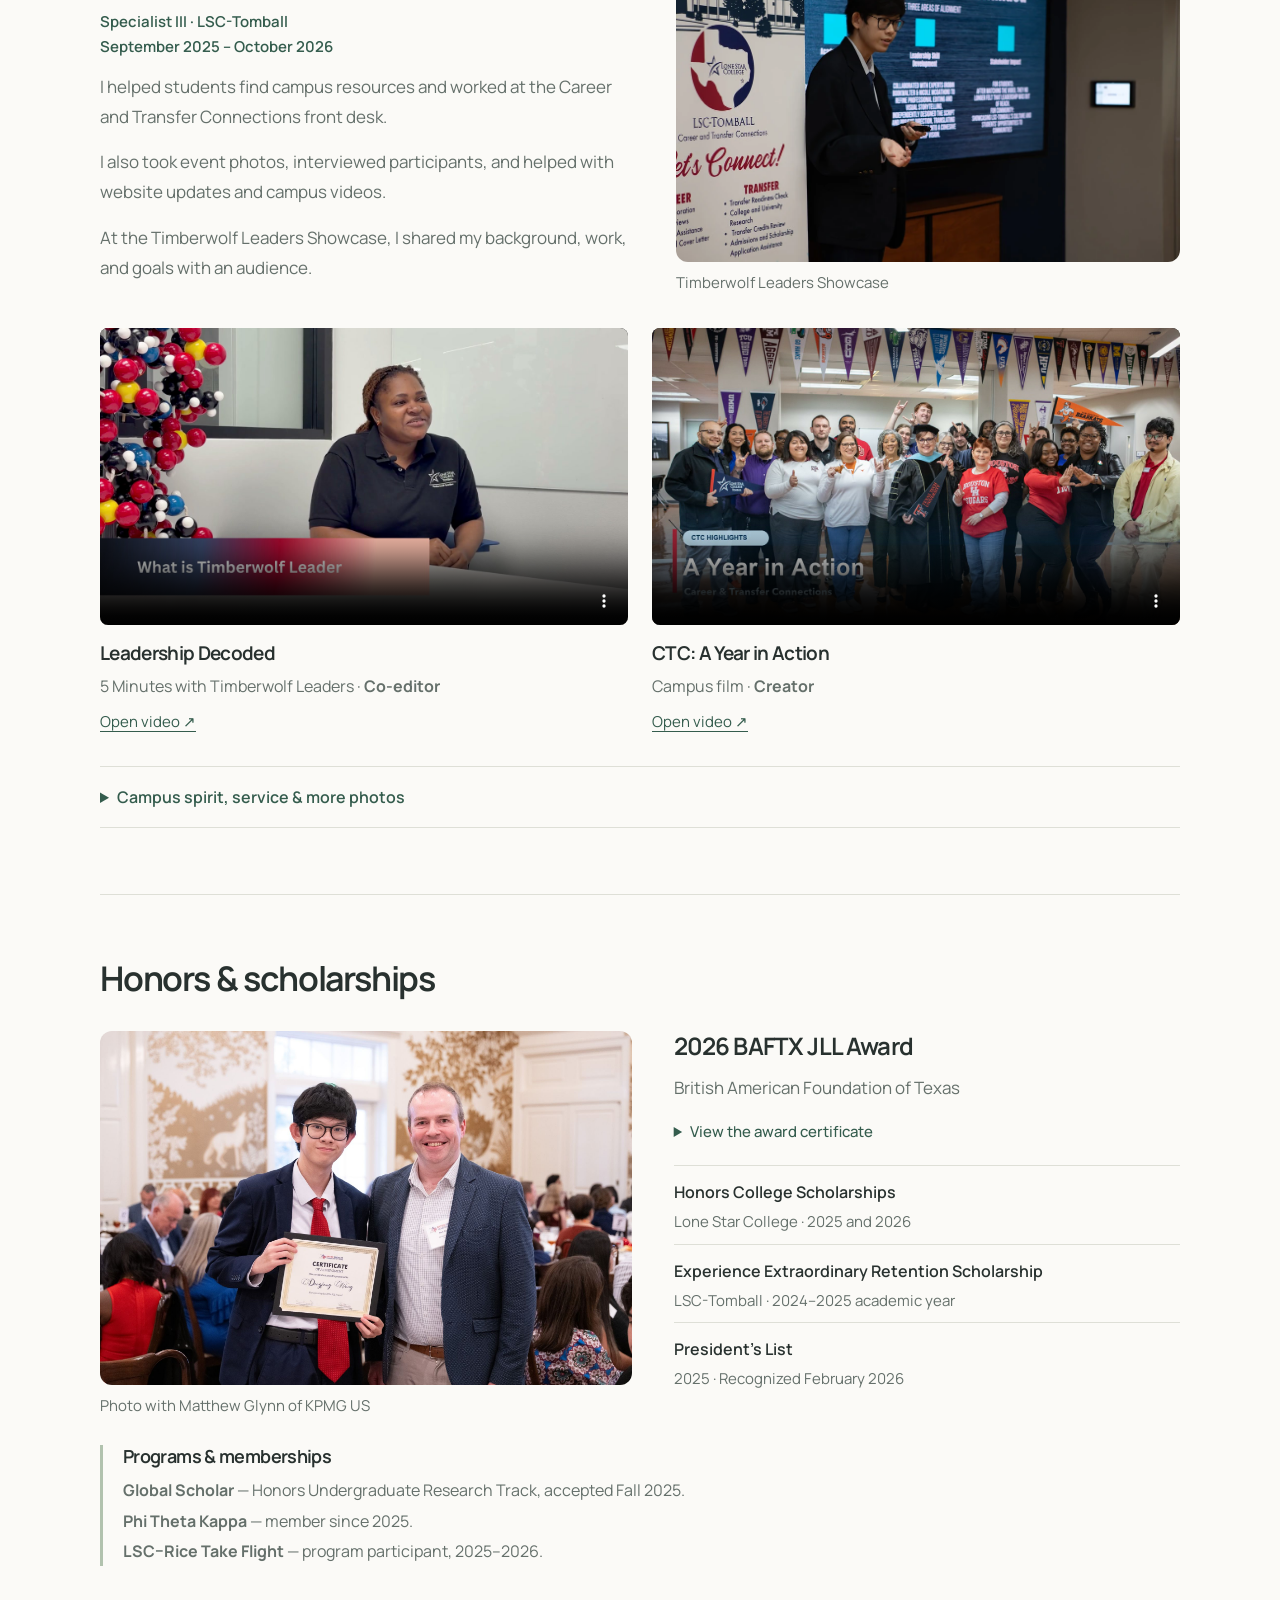
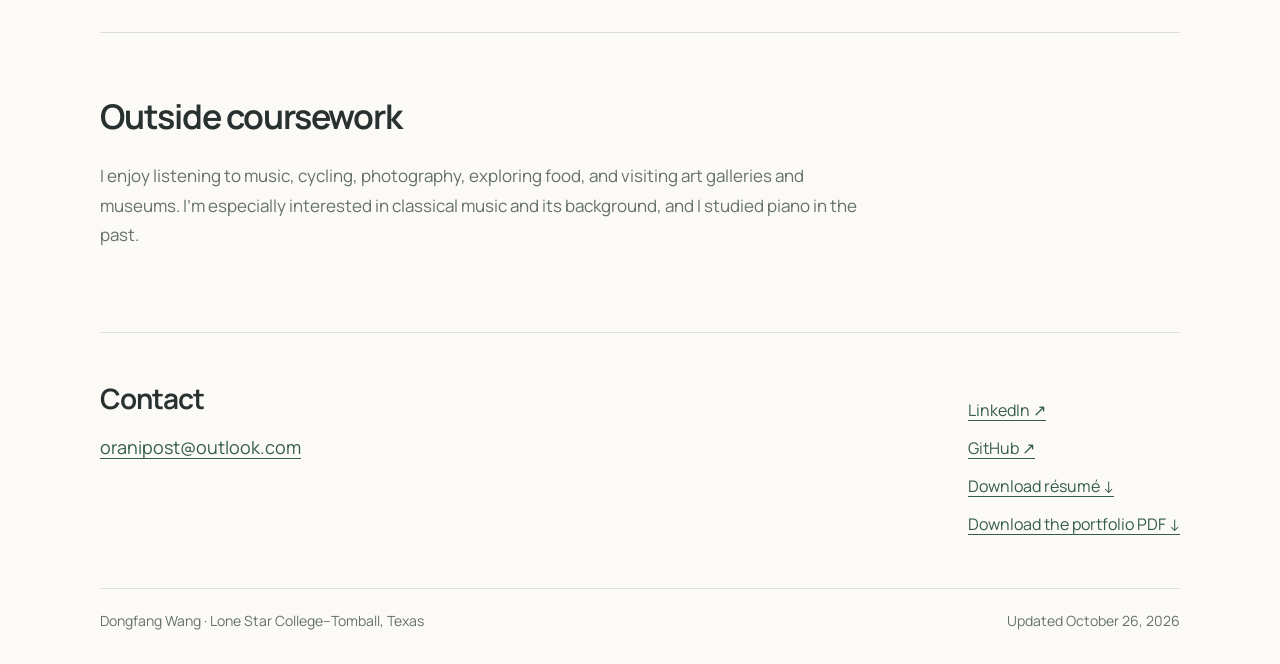
==== commit d330e6e0: "Avoid repeating platform names in project descriptions" ====
--- a/index.html
+++ b/index.html
@@ -33,11 +33,11 @@
       <div class="project-grid">
         <article class="project-card" id="visual-math">
           <figure class="project-image math-image"><img src="assets/projects/visual-math-0.8.2.png" width="2048" height="1600" alt="Visual Math equation editor in Obsidian" loading="lazy"></figure>
-          <div class="project-copy"><h3>Obsidian Plug-in — Visual Math</h3><p>I built a plugin for Obsidian on desktop that lets people write equations, draw graphs, and add chemistry and physics notation to their notes. It works offline and supports English, Chinese, and Spanish.</p><div class="item-links"><a href="https://community.obsidian.md/plugins/visual-math-editor" target="_blank" rel="noopener noreferrer">Plugin ↗</a></div></div>
+          <div class="project-copy"><h3>Obsidian Plug-in — Visual Math</h3><p>I built this desktop tool for writing equations, drawing graphs, and adding chemistry and physics notation to notes. It works offline and supports English, Chinese, and Spanish.</p><div class="item-links"><a href="https://community.obsidian.md/plugins/visual-math-editor" target="_blank" rel="noopener noreferrer">Plugin ↗</a></div></div>
         </article>
         <article class="project-card" id="evidence-lens">
           <figure class="project-image lens-image"><img src="assets/evidence-lens-store.png" width="1280" height="800" alt="Official Evidence Lens store preview showing analysis of an illustrative example article" loading="lazy"></figure>
-          <div class="project-copy"><h3>Chrome Extension — Evidence Lens</h3><p>I built a Chrome extension that helps readers check an article’s sources and supporting evidence. It works locally in English and Chinese and lets readers download a summary. It is available on the Chrome Web Store.</p><div class="item-links"><a href="https://chromewebstore.google.com/detail/evidence-lens/bdeohpbfdiojcjbmcpgflbolcfgppknd" target="_blank" rel="noopener noreferrer">Chrome Web Store ↗</a></div></div>
+          <div class="project-copy"><h3>Chrome Extension — Evidence Lens</h3><p>I built this tool to help readers check an article’s sources and supporting evidence. It works locally in English and Chinese and lets readers download a summary.</p><div class="item-links"><a href="https://chromewebstore.google.com/detail/evidence-lens/bdeohpbfdiojcjbmcpgflbolcfgppknd" target="_blank" rel="noopener noreferrer">Chrome Web Store ↗</a></div></div>
         </article>
       </div>
       <article id="analytics" class="analysis-project">
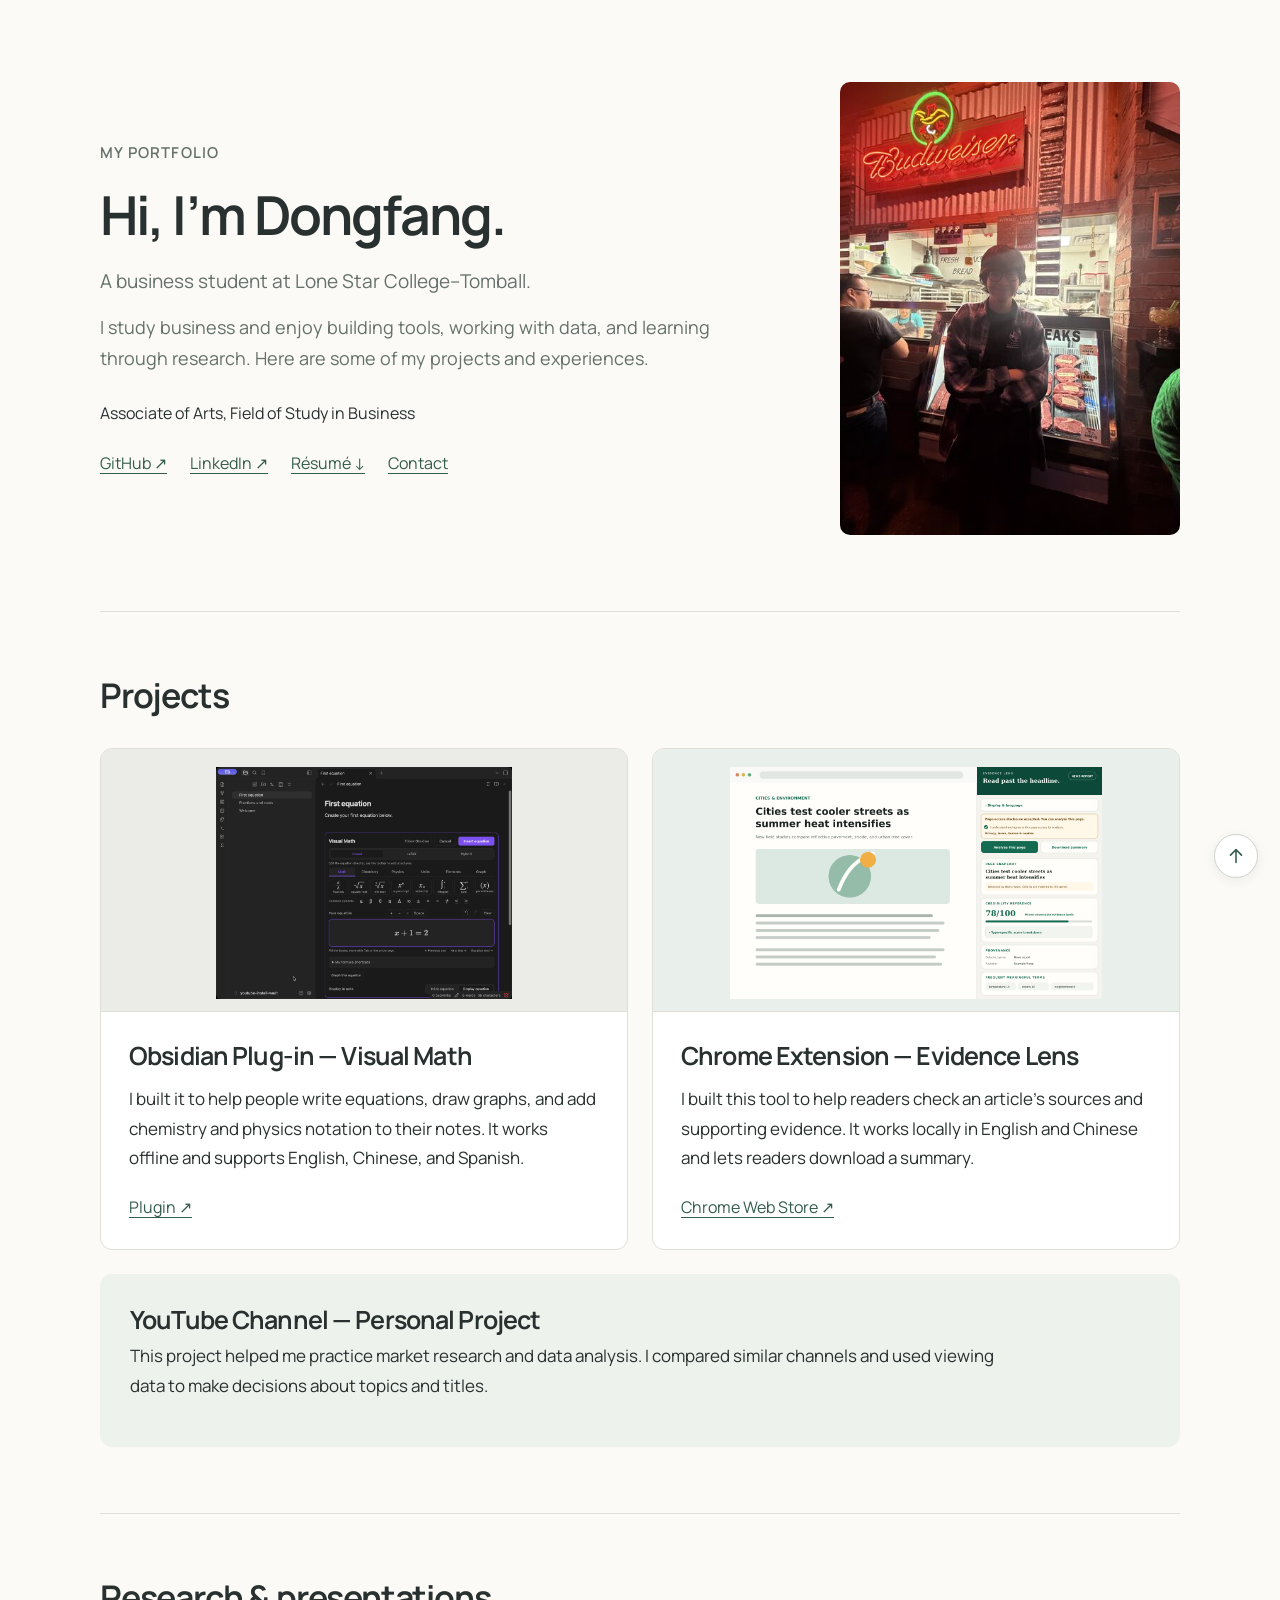
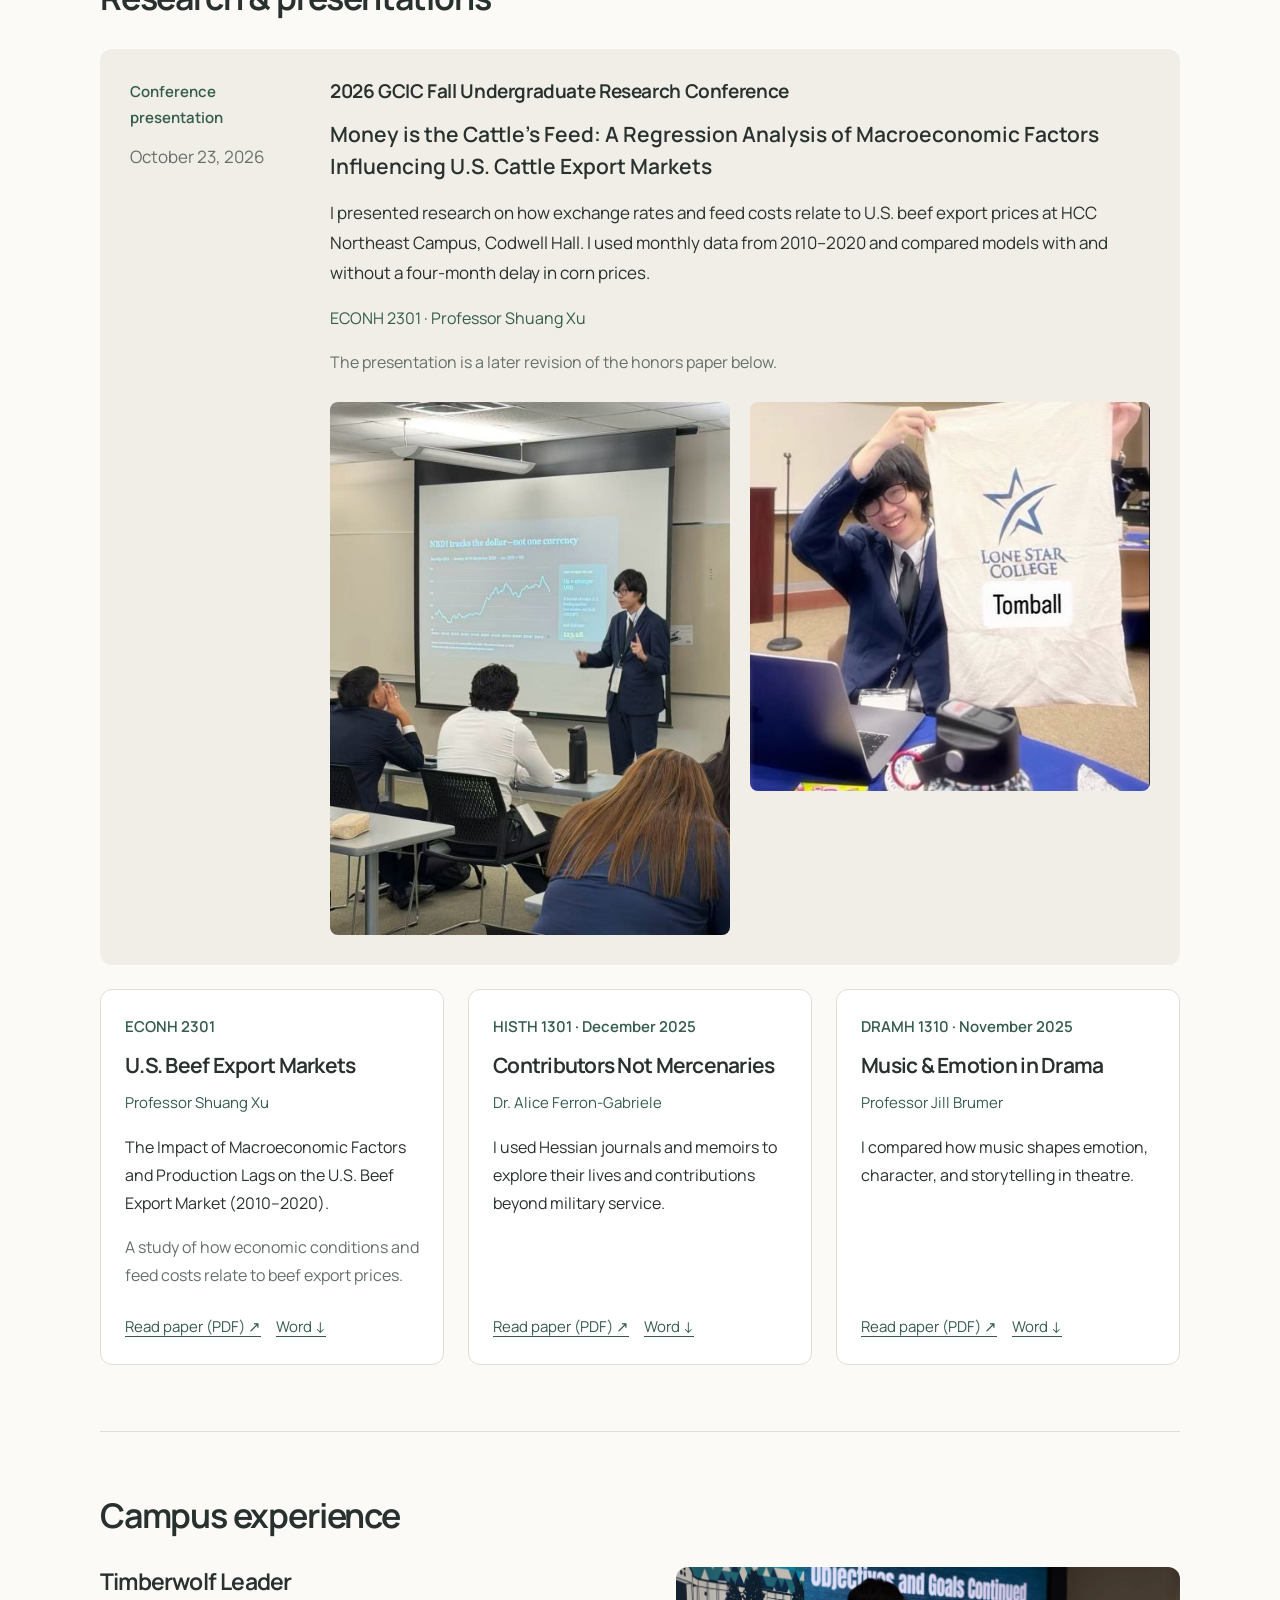
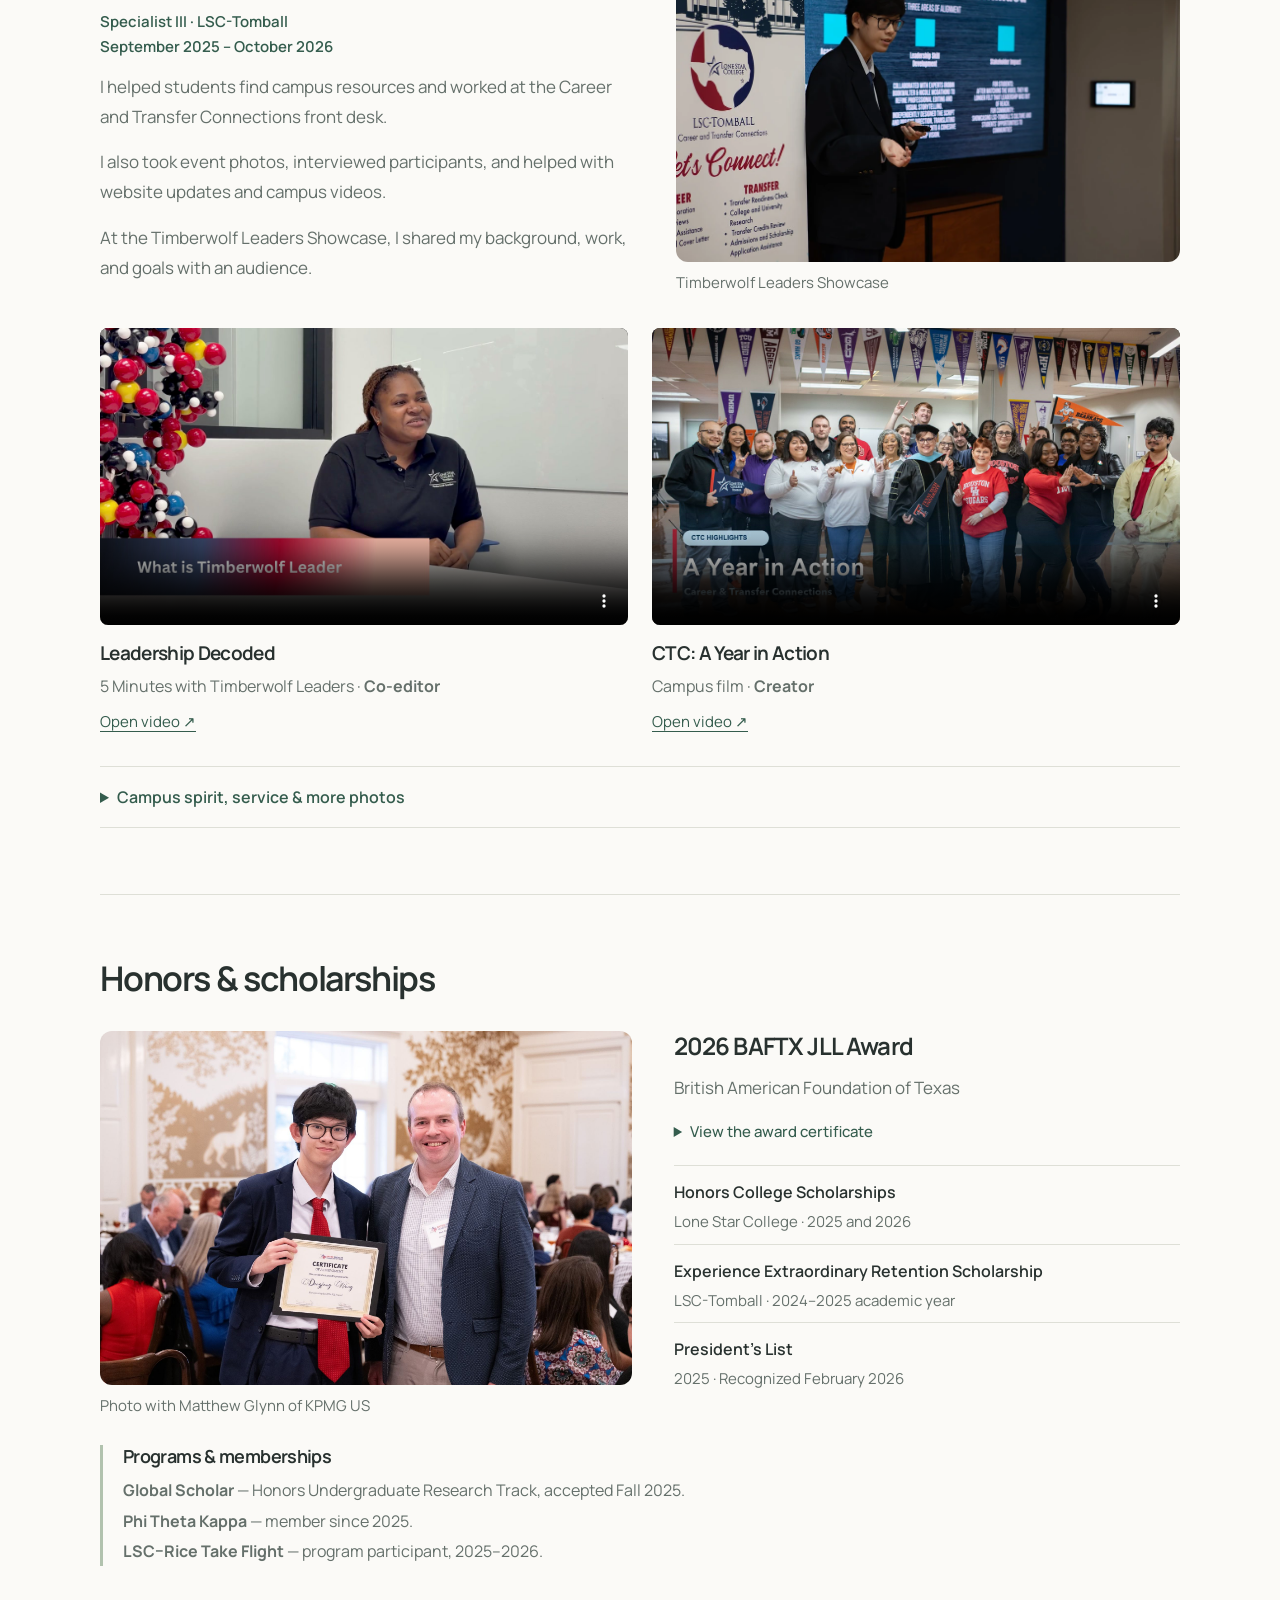
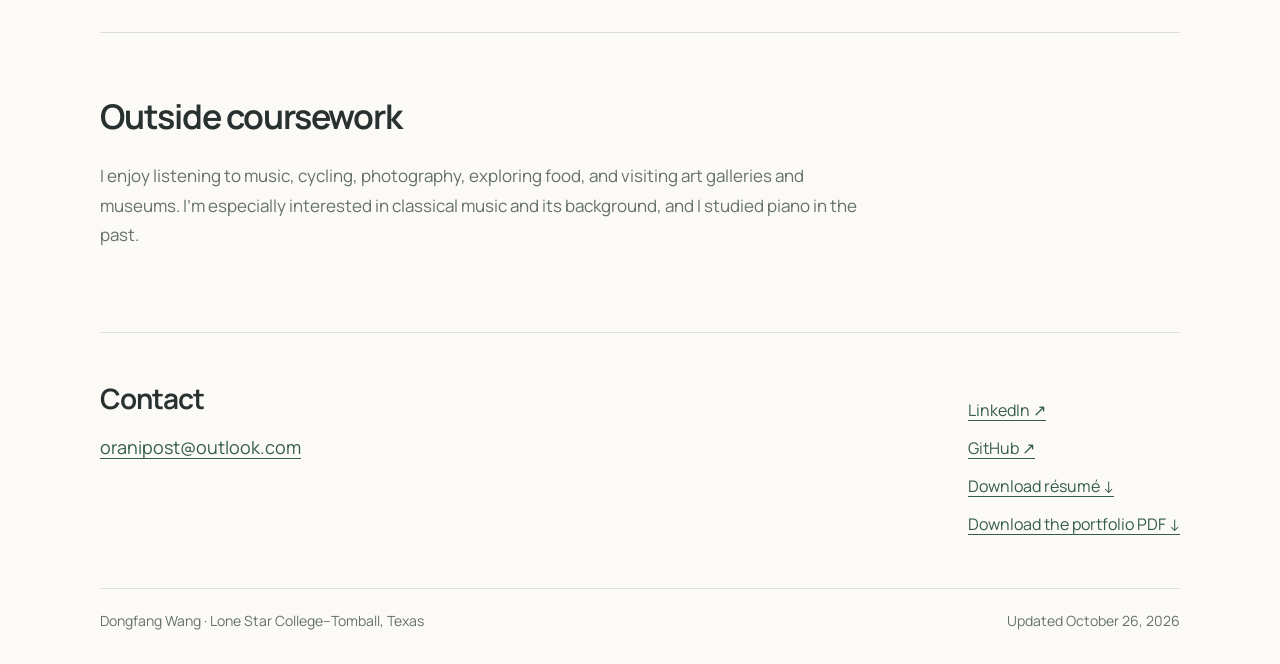
==== commit 86e5ca4f: "Simplify Visual Math purpose statement" ====
--- a/index.html
+++ b/index.html
@@ -33,7 +33,7 @@
       <div class="project-grid">
         <article class="project-card" id="visual-math">
           <figure class="project-image math-image"><img src="assets/projects/visual-math-0.8.2.png" width="2048" height="1600" alt="Visual Math equation editor in Obsidian" loading="lazy"></figure>
-          <div class="project-copy"><h3>Obsidian Plug-in — Visual Math</h3><p>I built this desktop tool for writing equations, drawing graphs, and adding chemistry and physics notation to notes. It works offline and supports English, Chinese, and Spanish.</p><div class="item-links"><a href="https://community.obsidian.md/plugins/visual-math-editor" target="_blank" rel="noopener noreferrer">Plugin ↗</a></div></div>
+          <div class="project-copy"><h3>Obsidian Plug-in — Visual Math</h3><p>I built it to help people write equations, draw graphs, and add chemistry and physics notation to their notes. It works offline and supports English, Chinese, and Spanish.</p><div class="item-links"><a href="https://community.obsidian.md/plugins/visual-math-editor" target="_blank" rel="noopener noreferrer">Plugin ↗</a></div></div>
         </article>
         <article class="project-card" id="evidence-lens">
           <figure class="project-image lens-image"><img src="assets/evidence-lens-store.png" width="1280" height="800" alt="Official Evidence Lens store preview showing analysis of an illustrative example article" loading="lazy"></figure>
